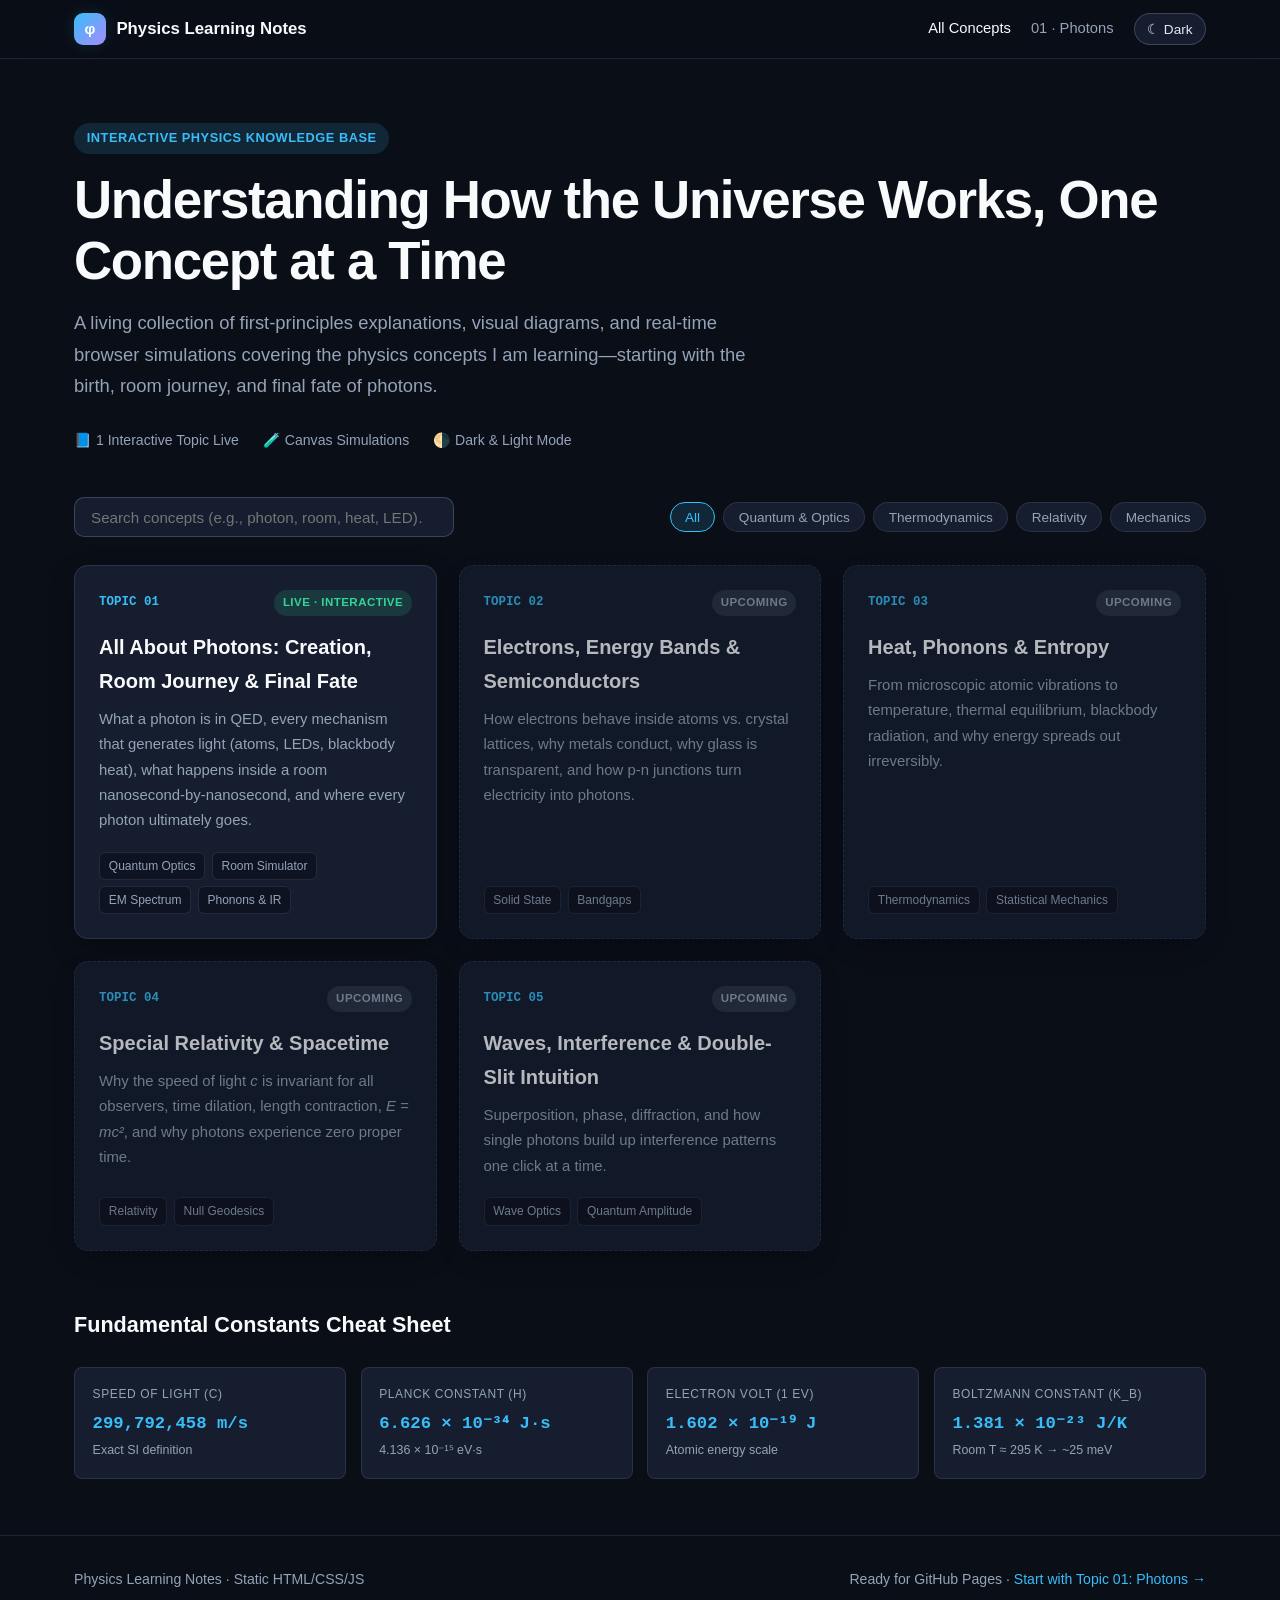
==== index.html @ 86de7b79 "ini" ====
<!DOCTYPE html>
<html lang="en" data-theme="dark">
<head>
  <meta charset="UTF-8" />
  <meta name="viewport" content="width=device-width, initial-scale=1.0" />
  <title>Physics Learning Notes — Interactive Concept Hub</title>
  <meta name="description" content="A growing collection of interactive physics concepts, intuition-first explanations, and simulations hosted on GitHub Pages." />
  <link rel="stylesheet" href="assets/css/style.css" />
</head>
<body>
  <header class="site-header">
    <div class="nav-inner">
      <a class="brand" href="index.html">
        <span class="brand-badge">φ</span>
        <span>Physics Learning Notes</span>
      </a>
      <nav class="nav-links">
        <a href="index.html" class="active">All Concepts</a>
        <a href="topics/photons.html">01 · Photons</a>
        <button id="theme-toggle" class="theme-btn" type="button">☾ Dark</button>
      </nav>
    </div>
  </header>

  <main class="container">
    <section class="hero">
      <div class="hero-eyebrow">Interactive Physics Knowledge Base</div>
      <h1>Understanding How the Universe Works, One Concept at a Time</h1>
      <p class="lead">
        A living collection of first-principles explanations, visual diagrams, and real-time browser simulations
        covering the physics concepts I am learning—starting with the birth, room journey, and final fate of photons.
      </p>
      <div class="hero-meta">
        <span>📘 1 Interactive Topic Live</span>
        <span>🧪 Canvas Simulations</span>
        <span>🌗 Dark &amp; Light Mode</span>
      </div>
    </section>

    <section aria-label="Physics Topics">
      <div class="hub-toolbar">
        <div class="search-box">
          <input id="topic-search" type="search" placeholder="Search concepts (e.g., photon, room, heat, LED)…" aria-label="Search physics concepts" />
        </div>
        <div class="filter-pills">
          <button class="pill active" type="button" data-filter="all">All</button>
          <button class="pill" type="button" data-filter="quantum-optics">Quantum &amp; Optics</button>
          <button class="pill" type="button" data-filter="thermo">Thermodynamics</button>
          <button class="pill" type="button" data-filter="relativity">Relativity</button>
          <button class="pill" type="button" data-filter="mechanics">Mechanics</button>
        </div>
      </div>

      <div class="topic-grid">
        <!-- Topic 01: Live -->
        <a class="topic-card" href="topics/photons.html" data-category="quantum-optics">
          <div class="card-top">
            <span class="card-num">TOPIC 01</span>
            <span class="badge badge-live">Live · Interactive</span>
          </div>
          <h3>All About Photons: Creation, Room Journey &amp; Final Fate</h3>
          <p>
            What a photon is in QED, every mechanism that generates light (atoms, LEDs, blackbody heat), what happens
            inside a room nanosecond-by-nanosecond, and where every photon ultimately goes.
          </p>
          <div class="card-tags">
            <span class="tag">Quantum Optics</span>
            <span class="tag">Room Simulator</span>
            <span class="tag">EM Spectrum</span>
            <span class="tag">Phonons &amp; IR</span>
          </div>
        </a>

        <!-- Upcoming Placeholders for Scalability -->
        <div class="topic-card upcoming" data-category="quantum-optics">
          <div class="card-top">
            <span class="card-num">TOPIC 02</span>
            <span class="badge badge-planned">Upcoming</span>
          </div>
          <h3>Electrons, Energy Bands &amp; Semiconductors</h3>
          <p>
            How electrons behave inside atoms vs. crystal lattices, why metals conduct, why glass is transparent,
            and how p-n junctions turn electricity into photons.
          </p>
          <div class="card-tags">
            <span class="tag">Solid State</span>
            <span class="tag">Bandgaps</span>
          </div>
        </div>

        <div class="topic-card upcoming" data-category="thermo">
          <div class="card-top">
            <span class="card-num">TOPIC 03</span>
            <span class="badge badge-planned">Upcoming</span>
          </div>
          <h3>Heat, Phonons &amp; Entropy</h3>
          <p>
            From microscopic atomic vibrations to temperature, thermal equilibrium, blackbody radiation, and why
            energy spreads out irreversibly.
          </p>
          <div class="card-tags">
            <span class="tag">Thermodynamics</span>
            <span class="tag">Statistical Mechanics</span>
          </div>
        </div>

        <div class="topic-card upcoming" data-category="relativity">
          <div class="card-top">
            <span class="card-num">TOPIC 04</span>
            <span class="badge badge-planned">Upcoming</span>
          </div>
          <h3>Special Relativity &amp; Spacetime</h3>
          <p>
            Why the speed of light <i>c</i> is invariant for all observers, time dilation, length contraction,
            <i>E = mc²</i>, and why photons experience zero proper time.
          </p>
          <div class="card-tags">
            <span class="tag">Relativity</span>
            <span class="tag">Null Geodesics</span>
          </div>
        </div>

        <div class="topic-card upcoming" data-category="mechanics">
          <div class="card-top">
            <span class="card-num">TOPIC 05</span>
            <span class="badge badge-planned">Upcoming</span>
          </div>
          <h3>Waves, Interference &amp; Double-Slit Intuition</h3>
          <p>
            Superposition, phase, diffraction, and how single photons build up interference patterns one click at a time.
          </p>
          <div class="card-tags">
            <span class="tag">Wave Optics</span>
            <span class="tag">Quantum Amplitude</span>
          </div>
        </div>
      </div>
    </section>

    <section style="margin-bottom: 3.5rem;">
      <h2 style="font-size: 1.35rem; color: var(--text-bright); margin-bottom: 0.9rem;">Fundamental Constants Cheat Sheet</h2>
      <div class="stat-strip">
        <div class="stat-box">
          <div class="stat-label">Speed of Light (c)</div>
          <div class="stat-value">299,792,458 m/s</div>
          <div class="stat-sub">Exact SI definition</div>
        </div>
        <div class="stat-box">
          <div class="stat-label">Planck Constant (h)</div>
          <div class="stat-value">6.626 × 10⁻³⁴ J·s</div>
          <div class="stat-sub">4.136 × 10⁻¹⁵ eV·s</div>
        </div>
        <div class="stat-box">
          <div class="stat-label">Electron Volt (1 eV)</div>
          <div class="stat-value">1.602 × 10⁻¹⁹ J</div>
          <div class="stat-sub">Atomic energy scale</div>
        </div>
        <div class="stat-box">
          <div class="stat-label">Boltzmann Constant (k_B)</div>
          <div class="stat-value">1.381 × 10⁻²³ J/K</div>
          <div class="stat-sub">Room T ≈ 295 K → ~25 meV</div>
        </div>
      </div>
    </section>
  </main>

  <footer class="site-footer">
    <div class="footer-inner">
      <span>Physics Learning Notes · Static HTML/CSS/JS</span>
      <span>Ready for GitHub Pages · <a href="topics/photons.html">Start with Topic 01: Photons →</a></span>
    </div>
  </footer>

  <script src="assets/js/main.js"></script>
</body>
</html>
---- assets/css/style.css ----
/* ==========================================================================
   Physics Learning Notes — Design System & Layout
   Self-contained, responsive, dark/light themeable stylesheet
   ========================================================================== */

:root {
  /* Dark Theme (Default) */
  --bg: #0a0e17;
  --bg-elevated: #111827;
  --bg-card: #151d2e;
  --bg-code: #0d1320;
  --border: rgba(148, 163, 184, 0.16);
  --border-strong: rgba(148, 163, 184, 0.3);

  --text: #e2e8f0;
  --text-muted: #94a3b8;
  --text-bright: #f8fafc;

  --accent: #38bdf8;       /* Photon Cyan */
  --accent-soft: rgba(56, 189, 248, 0.14);
  --accent-2: #fbbf24;     /* Warm Bulb Amber */
  --accent-2-soft: rgba(251, 191, 36, 0.14);
  --accent-3: #a78bfa;     /* Quantum Violet */
  --accent-3-soft: rgba(167, 139, 250, 0.14);
  --success: #34d399;
  --danger: #f87171;

  --shadow: 0 10px 30px -10px rgba(0, 0, 0, 0.55);
  --radius: 14px;
  --radius-sm: 8px;
  --max-width: 1180px;

  --font-sans: "Inter", -apple-system, BlinkMacSystemFont, "Segoe UI", Roboto, sans-serif;
  --font-serif: "Newsreader", Georgia, "Times New Roman", serif;
  --font-mono: "JetBrains Mono", ui-monospace, SFMono-Regular, Menlo, Consolas, monospace;
}

[data-theme="light"] {
  --bg: #f8fafc;
  --bg-elevated: #ffffff;
  --bg-card: #ffffff;
  --bg-code: #f1f5f9;
  --border: rgba(15, 23, 42, 0.1);
  --border-strong: rgba(15, 23, 42, 0.22);

  --text: #1e293b;
  --text-muted: #475569;
  --text-bright: #0f172a;

  --accent: #0284c7;
  --accent-soft: rgba(2, 132, 199, 0.1);
  --accent-2: #d97706;
  --accent-2-soft: rgba(217, 119, 6, 0.1);
  --accent-3: #7c3aed;
  --accent-3-soft: rgba(124, 58, 237, 0.1);
  --success: #059669;
  --danger: #dc2626;

  --shadow: 0 8px 24px -8px rgba(15, 23, 42, 0.1);
}

*,
*::before,
*::after {
  box-sizing: border-box;
}

html {
  scroll-behavior: smooth;
  scroll-padding-top: 84px;
}

body {
  margin: 0;
  font-family: var(--font-sans);
  background: var(--bg);
  color: var(--text);
  line-height: 1.7;
  font-size: 16px;
  -webkit-font-smoothing: antialiased;
  transition: background-color 0.25s ease, color 0.25s ease;
}

a {
  color: var(--accent);
  text-decoration: none;
}

a:hover {
  text-decoration: underline;
}

/* ---------- Top Navigation ---------- */
.site-header {
  position: sticky;
  top: 0;
  z-index: 100;
  backdrop-filter: blur(14px);
  -webkit-backdrop-filter: blur(14px);
  background: color-mix(in srgb, var(--bg) 82%, transparent);
  border-bottom: 1px solid var(--border);
}

.nav-inner {
  max-width: var(--max-width);
  margin: 0 auto;
  padding: 0.8rem 1.5rem;
  display: flex;
  align-items: center;
  justify-content: space-between;
  gap: 1rem;
}

.brand {
  display: flex;
  align-items: center;
  gap: 0.65rem;
  font-weight: 700;
  font-size: 1.05rem;
  color: var(--text-bright);
  text-decoration: none;
}

.brand:hover {
  text-decoration: none;
}

.brand-badge {
  display: inline-flex;
  align-items: center;
  justify-content: center;
  width: 32px;
  height: 32px;
  border-radius: 9px;
  background: linear-gradient(135deg, var(--accent), var(--accent-3));
  color: #fff;
  font-weight: 800;
  font-size: 0.95rem;
  box-shadow: 0 0 18px var(--accent-soft);
}

.nav-links {
  display: flex;
  align-items: center;
  gap: 1.25rem;
  font-size: 0.92rem;
}

.nav-links a {
  color: var(--text-muted);
  font-weight: 500;
}

.nav-links a:hover,
.nav-links a.active {
  color: var(--text-bright);
  text-decoration: none;
}

.theme-btn {
  display: inline-flex;
  align-items: center;
  gap: 0.4rem;
  padding: 0.42rem 0.78rem;
  border-radius: 999px;
  border: 1px solid var(--border-strong);
  background: var(--bg-card);
  color: var(--text);
  font-size: 0.85rem;
  font-family: inherit;
  cursor: pointer;
  transition: border-color 0.2s, transform 0.15s;
}

.theme-btn:hover {
  border-color: var(--accent);
}

/* ---------- Containers & Hero ---------- */
.container {
  max-width: var(--max-width);
  margin: 0 auto;
  padding: 0 1.5rem;
}

.hero {
  padding: 4rem 0 2.75rem;
  position: relative;
}

.hero-eyebrow {
  display: inline-flex;
  align-items: center;
  gap: 0.5rem;
  padding: 0.3rem 0.8rem;
  border-radius: 999px;
  background: var(--accent-soft);
  color: var(--accent);
  font-size: 0.8rem;
  font-weight: 600;
  letter-spacing: 0.04em;
  text-transform: uppercase;
  margin-bottom: 1rem;
}

.hero h1 {
  margin: 0 0 1rem;
  font-size: clamp(2rem, 4.4vw, 3.3rem);
  line-height: 1.15;
  color: var(--text-bright);
  letter-spacing: -0.025em;
}

.hero p.lead {
  font-size: 1.15rem;
  color: var(--text-muted);
  max-width: 68ch;
  margin: 0 0 1.75rem;
}

.hero-meta {
  display: flex;
  flex-wrap: wrap;
  gap: 0.75rem 1.5rem;
  font-size: 0.88rem;
  color: var(--text-muted);
}

.hero-meta span {
  display: inline-flex;
  align-items: center;
  gap: 0.4rem;
}

/* ---------- Hub Grid & Topic Cards ---------- */
.hub-toolbar {
  display: flex;
  flex-wrap: wrap;
  align-items: center;
  justify-content: space-between;
  gap: 1rem;
  margin-bottom: 1.75rem;
}

.search-box {
  position: relative;
  flex: 1 1 260px;
  max-width: 380px;
}

.search-box input {
  width: 100%;
  padding: 0.65rem 1rem;
  border-radius: 10px;
  border: 1px solid var(--border-strong);
  background: var(--bg-card);
  color: var(--text-bright);
  font-family: inherit;
  font-size: 0.95rem;
  outline: none;
}

.search-box input:focus {
  border-color: var(--accent);
  box-shadow: 0 0 0 3px var(--accent-soft);
}

.filter-pills {
  display: flex;
  flex-wrap: wrap;
  gap: 0.5rem;
}

.pill {
  padding: 0.4rem 0.9rem;
  border-radius: 999px;
  border: 1px solid var(--border);
  background: var(--bg-card);
  color: var(--text-muted);
  font-size: 0.85rem;
  font-family: inherit;
  cursor: pointer;
  transition: all 0.2s;
}

.pill:hover,
.pill.active {
  background: var(--accent-soft);
  color: var(--accent);
  border-color: var(--accent);
}

.topic-grid {
  display: grid;
  grid-template-columns: repeat(auto-fill, minmax(310px, 1fr));
  gap: 1.35rem;
  margin-bottom: 3.5rem;
}

.topic-card {
  display: flex;
  flex-direction: column;
  padding: 1.5rem;
  border-radius: var(--radius);
  background: var(--bg-card);
  border: 1px solid var(--border);
  box-shadow: var(--shadow);
  transition: transform 0.2s ease, border-color 0.2s ease;
  text-decoration: none;
  color: inherit;
}

.topic-card:hover {
  transform: translateY(-3px);
  border-color: var(--accent);
  text-decoration: none;
}

.topic-card.upcoming {
  opacity: 0.72;
  border-style: dashed;
}

.topic-card.upcoming:hover {
  transform: none;
  border-color: var(--border-strong);
}

.card-top {
  display: flex;
  align-items: center;
  justify-content: space-between;
  margin-bottom: 0.9rem;
}

.card-num {
  font-family: var(--font-mono);
  font-size: 0.78rem;
  color: var(--accent);
  font-weight: 600;
}

.badge {
  font-size: 0.72rem;
  font-weight: 600;
  padding: 0.2rem 0.55rem;
  border-radius: 999px;
  text-transform: uppercase;
  letter-spacing: 0.04em;
}

.badge-live {
  background: rgba(52, 211, 153, 0.15);
  color: var(--success);
}

.badge-planned {
  background: var(--border);
  color: var(--text-muted);
}

.topic-card h3 {
  margin: 0 0 0.55rem;
  font-size: 1.25rem;
  color: var(--text-bright);
}

.topic-card p {
  margin: 0 0 1.15rem;
  color: var(--text-muted);
  font-size: 0.93rem;
  flex: 1;
}

.card-tags {
  display: flex;
  flex-wrap: wrap;
  gap: 0.4rem;
}

.tag {
  font-size: 0.75rem;
  padding: 0.18rem 0.55rem;
  border-radius: 6px;
  background: var(--bg-code);
  border: 1px solid var(--border);
  color: var(--text-muted);
}

/* ---------- Article / Topic Two-Column Layout ---------- */
.topic-layout {
  display: grid;
  grid-template-columns: 240px minmax(0, 1fr);
  gap: 2.5rem;
  align-items: start;
  padding-bottom: 4rem;
}

.toc {
  position: sticky;
  top: 84px;
  padding: 1.1rem;
  border-radius: var(--radius);
  background: var(--bg-card);
  border: 1px solid var(--border);
  font-size: 0.86rem;
}

.toc-title {
  font-size: 0.75rem;
  text-transform: uppercase;
  letter-spacing: 0.07em;
  color: var(--text-muted);
  margin: 0 0 0.75rem;
  font-weight: 700;
}

.toc ul {
  list-style: none;
  padding: 0;
  margin: 0;
}

.toc li {
  margin-bottom: 0.35rem;
}

.toc a {
  display: block;
  padding: 0.25rem 0.5rem;
  border-radius: 6px;
  color: var(--text-muted);
  border-left: 2px solid transparent;
  transition: all 0.15s;
}

.toc a:hover,
.toc a.active {
  color: var(--accent);
  background: var(--accent-soft);
  border-left-color: var(--accent);
  text-decoration: none;
}

.article-content section {
  margin-bottom: 3.25rem;
}

.article-content h2 {
  font-size: 1.7rem;
  color: var(--text-bright);
  margin: 0 0 1rem;
  padding-bottom: 0.5rem;
  border-bottom: 1px solid var(--border);
  letter-spacing: -0.015em;
}

.article-content h3 {
  font-size: 1.22rem;
  color: var(--text-bright);
  margin: 1.75rem 0 0.65rem;
}

.article-content p {
  margin: 0 0 1rem;
}

.article-content ul,
.article-content ol {
  margin: 0 0 1.2rem;
  padding-left: 1.35rem;
}

.article-content li {
  margin-bottom: 0.45rem;
}

/* ---------- Physics Boxes, Math, Callouts ---------- */
.stat-strip {
  display: grid;
  grid-template-columns: repeat(auto-fit, minmax(175px, 1fr));
  gap: 0.9rem;
  margin: 1.5rem 0;
}

.stat-box {
  padding: 1rem 1.1rem;
  border-radius: var(--radius-sm);
  background: var(--bg-card);
  border: 1px solid var(--border);
}

.stat-label {
  font-size: 0.75rem;
  text-transform: uppercase;
  letter-spacing: 0.05em;
  color: var(--text-muted);
  margin-bottom: 0.25rem;
}

.stat-value {
  font-family: var(--font-mono);
  font-size: 1.08rem;
  font-weight: 700;
  color: var(--accent);
}

.stat-sub {
  font-size: 0.78rem;
  color: var(--text-muted);
  margin-top: 0.15rem;
}

.math-card {
  margin: 1.25rem 0;
  padding: 1.1rem 1.35rem;
  border-radius: var(--radius-sm);
  background: var(--bg-code);
  border: 1px solid var(--border);
  border-left: 3px solid var(--accent-3);
  font-family: var(--font-serif);
  font-size: 1.18rem;
  display: flex;
  flex-wrap: wrap;
  align-items: center;
  justify-content: space-between;
  gap: 1rem;
}

.math-expr {
  color: var(--text-bright);
  letter-spacing: 0.01em;
}

.math-expr i {
  font-style: italic;
}

.math-note {
  font-family: var(--font-sans);
  font-size: 0.85rem;
  color: var(--text-muted);
}

.frac {
  display: inline-flex;
  flex-direction: column;
  align-items: center;
  vertical-align: middle;
  margin: 0 0.2em;
  font-size: 0.9em;
  line-height: 1.1;
}

.frac > span:first-child {
  border-bottom: 1px solid currentColor;
  padding: 0 0.25em 0.1em;
}

.frac > span:last-child {
  padding: 0.1em 0.25em 0;
}

.callout {
  margin: 1.4rem 0;
  padding: 1.05rem 1.25rem;
  border-radius: var(--radius-sm);
  background: var(--accent-soft);
  border: 1px solid color-mix(in srgb, var(--accent) 30%, transparent);
}

.callout.amber {
  background: var(--accent-2-soft);
  border-color: color-mix(in srgb, var(--accent-2) 32%, transparent);
}

.callout.violet {
  background: var(--accent-3-soft);
  border-color: color-mix(in srgb, var(--accent-3) 32%, transparent);
}

.callout-title {
  font-weight: 700;
  font-size: 0.92rem;
  color: var(--text-bright);
  margin-bottom: 0.35rem;
}

/* ---------- Mechanism / Interaction Cards ---------- */
.cards-2col {
  display: grid;
  grid-template-columns: repeat(auto-fit, minmax(270px, 1fr));
  gap: 1rem;
  margin: 1.25rem 0;
}

.info-card {
  padding: 1.2rem;
  border-radius: var(--radius);
  background: var(--bg-card);
  border: 1px solid var(--border);
}

.info-card h4 {
  margin: 0 0 0.45rem;
  font-size: 1.04rem;
  color: var(--text-bright);
  display: flex;
  align-items: center;
  gap: 0.5rem;
}

.info-card p {
  margin: 0;
  font-size: 0.92rem;
  color: var(--text-muted);
}

/* ---------- Interactive Simulation Panels ---------- */
.sim-panel {
  margin: 1.5rem 0 2rem;
  border-radius: var(--radius);
  background: var(--bg-card);
  border: 1px solid var(--border-strong);
  box-shadow: var(--shadow);
  overflow: hidden;
}

.sim-header {
  padding: 0.95rem 1.25rem;
  border-bottom: 1px solid var(--border);
  display: flex;
  flex-wrap: wrap;
  align-items: center;
  justify-content: space-between;
  gap: 0.75rem;
  background: var(--bg-elevated);
}

.sim-title {
  font-weight: 700;
  font-size: 0.98rem;
  color: var(--text-bright);
  display: flex;
  align-items: center;
  gap: 0.5rem;
}

.sim-dot {
  width: 9px;
  height: 9px;
  border-radius: 50%;
  background: var(--accent);
  box-shadow: 0 0 10px var(--accent);
}

.sim-tabs {
  display: flex;
  flex-wrap: wrap;
  gap: 0.4rem;
}

.sim-btn {
  padding: 0.42rem 0.85rem;
  border-radius: 8px;
  border: 1px solid var(--border-strong);
  background: var(--bg-code);
  color: var(--text);
  font-family: inherit;
  font-size: 0.84rem;
  font-weight: 500;
  cursor: pointer;
  transition: all 0.15s;
}

.sim-btn:hover {
  border-color: var(--accent);
  color: var(--text-bright);
}

.sim-btn.active,
.sim-btn.primary {
  background: var(--accent);
  color: #06121e;
  border-color: var(--accent);
  font-weight: 600;
}

.sim-btn.amber-on {
  background: var(--accent-2);
  color: #1f1400;
  border-color: var(--accent-2);
  font-weight: 700;
}

.sim-canvas-wrap {
  position: relative;
  background: #060911;
}

.sim-canvas-wrap canvas {
  display: block;
  width: 100%;
  height: auto;
}

.sim-controls {
  padding: 1rem 1.25rem;
  border-top: 1px solid var(--border);
  display: flex;
  flex-wrap: wrap;
  align-items: center;
  gap: 1rem 1.5rem;
  font-size: 0.88rem;
}

.control-group {
  display: flex;
  align-items: center;
  gap: 0.6rem;
}

.control-group label {
  color: var(--text-muted);
  font-weight: 500;
}

.control-group input[type="range"] {
  accent-color: var(--accent);
  cursor: pointer;
}

.control-group select {
  padding: 0.35rem 0.6rem;
  border-radius: 6px;
  border: 1px solid var(--border-strong);
  background: var(--bg-code);
  color: var(--text-bright);
  font-family: inherit;
  font-size: 0.85rem;
}

.sim-readout {
  padding: 0.75rem 1.25rem;
  border-top: 1px solid var(--border);
  background: var(--bg-code);
  font-family: var(--font-mono);
  font-size: 0.82rem;
  color: var(--text-muted);
  display: flex;
  flex-wrap: wrap;
  gap: 0.75rem 1.5rem;
}

.sim-readout strong {
  color: var(--text-bright);
}

/* ---------- Timeline / Room Journey Steps ---------- */
.timeline {
  position: relative;
  margin: 1.5rem 0;
  padding-left: 1.75rem;
  border-left: 2px solid var(--border-strong);
}

.timeline-step {
  position: relative;
  margin-bottom: 1.6rem;
}

.timeline-step::before {
  content: "";
  position: absolute;
  left: -1.75rem;
  top: 0.35rem;
  width: 12px;
  height: 12px;
  border-radius: 50%;
  background: var(--accent);
  transform: translateX(-50%);
  box-shadow: 0 0 0 4px var(--bg);
}

.timeline-time {
  font-family: var(--font-mono);
  font-size: 0.8rem;
  color: var(--accent-2);
  font-weight: 600;
  margin-bottom: 0.2rem;
}

.timeline-step h4 {
  margin: 0 0 0.35rem;
  color: var(--text-bright);
  font-size: 1.08rem;
}

.timeline-step p {
  margin: 0;
  color: var(--text-muted);
}

/* ---------- Tables ---------- */
.table-wrap {
  overflow-x: auto;
  margin: 1.25rem 0;
  border-radius: var(--radius-sm);
  border: 1px solid var(--border);
}

table {
  width: 100%;
  border-collapse: collapse;
  font-size: 0.9rem;
}

th,
td {
  padding: 0.75rem 1rem;
  text-align: left;
  border-bottom: 1px solid var(--border);
}

th {
  background: var(--bg-elevated);
  color: var(--text-bright);
  font-weight: 600;
}

tr:last-child td {
  border-bottom: none;
}

/* ---------- Collapsible Deep Dives / FAQ ---------- */
details.deep-dive {
  margin: 0.9rem 0;
  border-radius: var(--radius-sm);
  border: 1px solid var(--border);
  background: var(--bg-card);
  overflow: hidden;
}

details.deep-dive summary {
  padding: 0.9rem 1.15rem;
  cursor: pointer;
  font-weight: 600;
  color: var(--text-bright);
  list-style: none;
  display: flex;
  align-items: center;
  justify-content: space-between;
}

details.deep-dive summary::after {
  content: "+";
  font-family: var(--font-mono);
  font-size: 1.1rem;
  color: var(--accent);
}

details.deep-dive[open] summary::after {
  content: "−";
}

details.deep-dive .deep-body {
  padding: 0 1.15rem 1rem;
  color: var(--text-muted);
  border-top: 1px solid var(--border);
  padding-top: 0.85rem;
}

/* ---------- Footer ---------- */
.site-footer {
  border-top: 1px solid var(--border);
  padding: 2rem 0;
  color: var(--text-muted);
  font-size: 0.88rem;
}

.footer-inner {
  max-width: var(--max-width);
  margin: 0 auto;
  padding: 0 1.5rem;
  display: flex;
  flex-wrap: wrap;
  justify-content: space-between;
  gap: 1rem;
}

/* ---------- Responsive ---------- */
@media (max-width: 900px) {
  .topic-layout {
    grid-template-columns: 1fr;
  }

  .toc {
    position: static;
  }
}
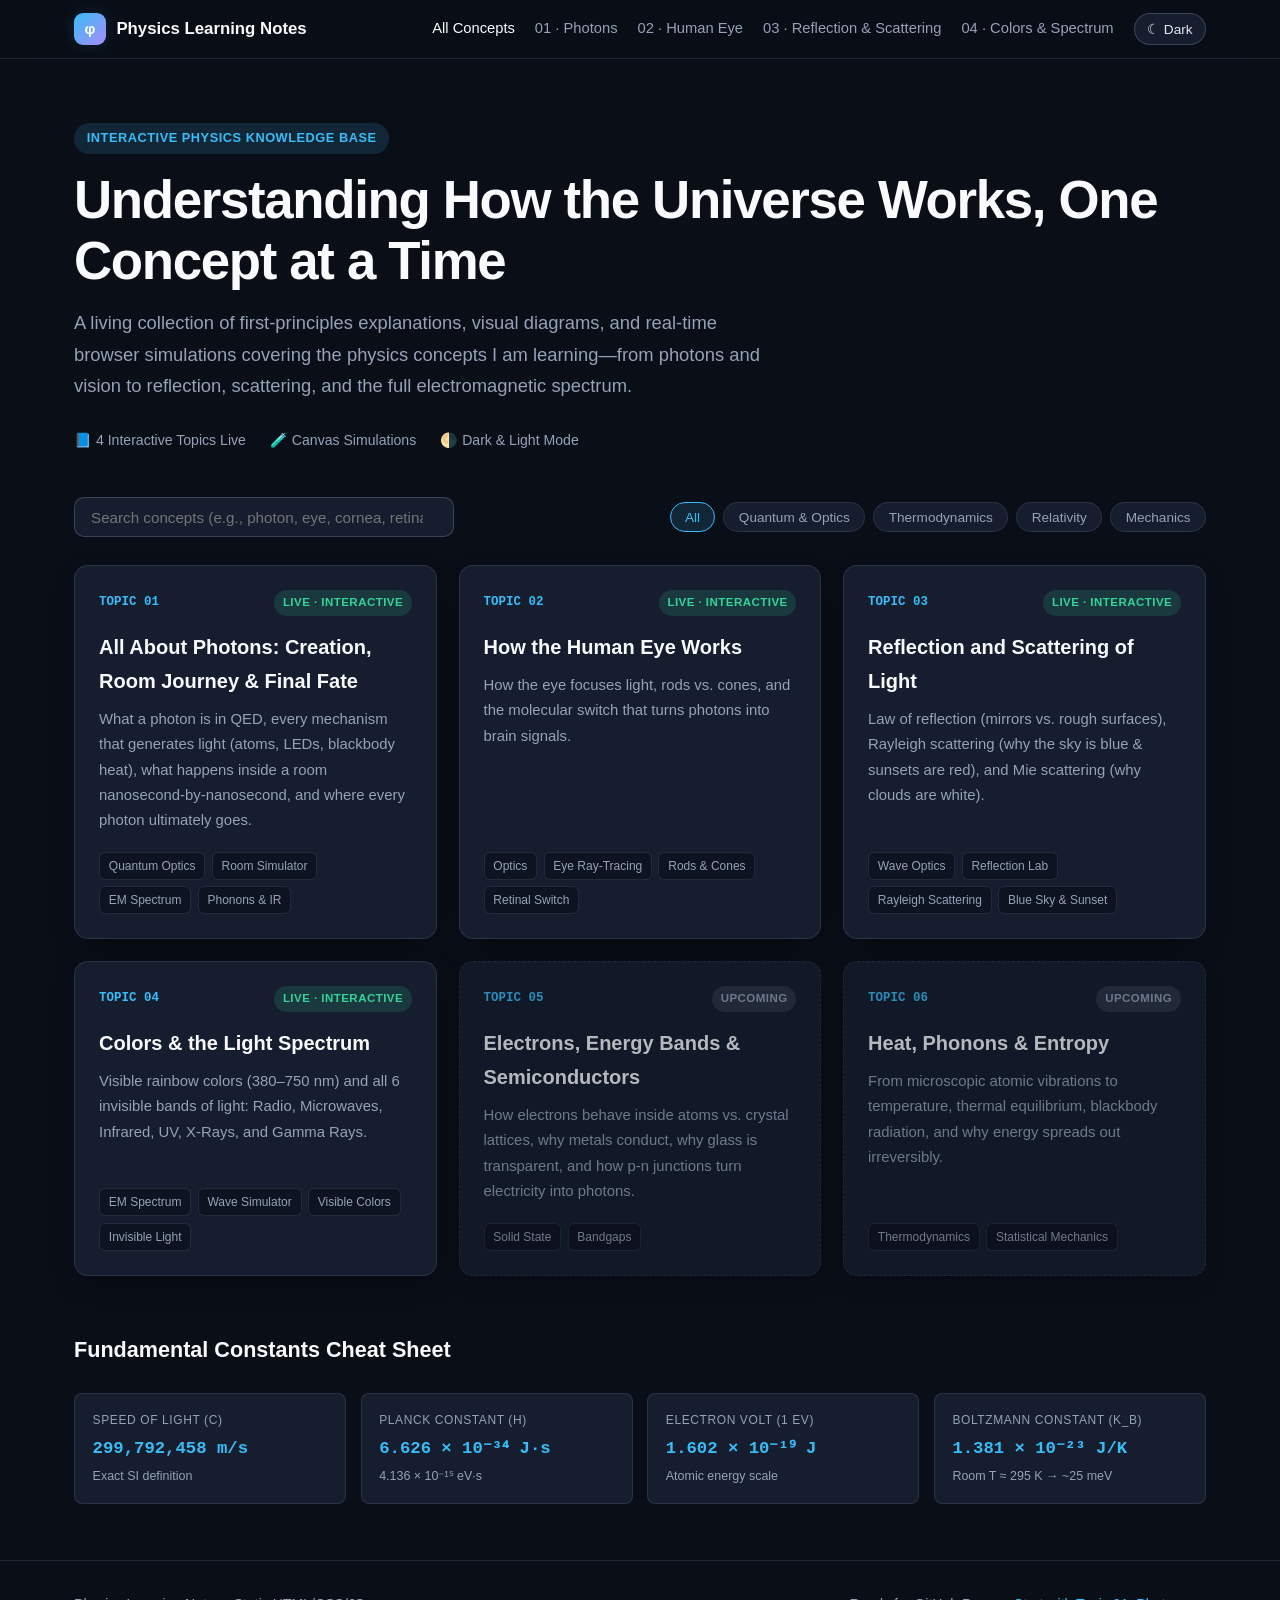
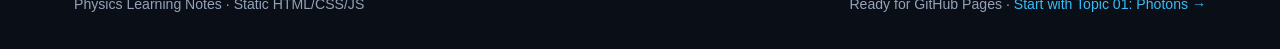
==== commit 95c043f2: "sca" ====
--- a/index.html
+++ b/index.html
@@ -17,6 +17,9 @@
       <nav class="nav-links">
         <a href="index.html" class="active">All Concepts</a>
         <a href="topics/photons.html">01 · Photons</a>
+        <a href="topics/human-eye.html">02 · Human Eye</a>
+        <a href="topics/reflection-scattering.html">03 · Reflection &amp; Scattering</a>
+        <a href="topics/light-spectrum.html">04 · Colors &amp; Spectrum</a>
         <button id="theme-toggle" class="theme-btn" type="button">☾ Dark</button>
       </nav>
     </div>
@@ -28,10 +31,10 @@
       <h1>Understanding How the Universe Works, One Concept at a Time</h1>
       <p class="lead">
         A living collection of first-principles explanations, visual diagrams, and real-time browser simulations
-        covering the physics concepts I am learning—starting with the birth, room journey, and final fate of photons.
+        covering the physics concepts I am learning—from photons and vision to reflection, scattering, and the full electromagnetic spectrum.
       </p>
       <div class="hero-meta">
-        <span>📘 1 Interactive Topic Live</span>
+        <span>📘 4 Interactive Topics Live</span>
         <span>🧪 Canvas Simulations</span>
         <span>🌗 Dark &amp; Light Mode</span>
       </div>
@@ -40,7 +43,7 @@
     <section aria-label="Physics Topics">
       <div class="hub-toolbar">
         <div class="search-box">
-          <input id="topic-search" type="search" placeholder="Search concepts (e.g., photon, room, heat, LED)…" aria-label="Search physics concepts" />
+          <input id="topic-search" type="search" placeholder="Search concepts (e.g., photon, eye, cornea, retina, heat)…" aria-label="Search physics concepts" />
         </div>
         <div class="filter-pills">
           <button class="pill active" type="button" data-filter="all">All</button>
@@ -71,10 +74,64 @@
           </div>
         </a>
 
+        <!-- Topic 02: Live -->
+        <a class="topic-card" href="topics/human-eye.html" data-category="quantum-optics">
+          <div class="card-top">
+            <span class="card-num">TOPIC 02</span>
+            <span class="badge badge-live">Live · Interactive</span>
+          </div>
+          <h3>How the Human Eye Works</h3>
+          <p>
+            How the eye focuses light, rods vs. cones, and the molecular switch that turns photons into brain signals.
+          </p>
+          <div class="card-tags">
+            <span class="tag">Optics</span>
+            <span class="tag">Eye Ray-Tracing</span>
+            <span class="tag">Rods &amp; Cones</span>
+            <span class="tag">Retinal Switch</span>
+          </div>
+        </a>
+
+        <!-- Topic 03: Live -->
+        <a class="topic-card" href="topics/reflection-scattering.html" data-category="quantum-optics">
+          <div class="card-top">
+            <span class="card-num">TOPIC 03</span>
+            <span class="badge badge-live">Live · Interactive</span>
+          </div>
+          <h3>Reflection and Scattering of Light</h3>
+          <p>
+            Law of reflection (mirrors vs. rough surfaces), Rayleigh scattering (why the sky is blue &amp; sunsets are red), and Mie scattering (why clouds are white).
+          </p>
+          <div class="card-tags">
+            <span class="tag">Wave Optics</span>
+            <span class="tag">Reflection Lab</span>
+            <span class="tag">Rayleigh Scattering</span>
+            <span class="tag">Blue Sky &amp; Sunset</span>
+          </div>
+        </a>
+
+        <!-- Topic 04: Live -->
+        <a class="topic-card" href="topics/light-spectrum.html" data-category="quantum-optics">
+          <div class="card-top">
+            <span class="card-num">TOPIC 04</span>
+            <span class="badge badge-live">Live · Interactive</span>
+          </div>
+          <h3>Colors &amp; the Light Spectrum</h3>
+          <p>
+            Visible rainbow colors (380–750 nm) and all 6 invisible bands of light: Radio, Microwaves, Infrared, UV, X-Rays, and Gamma Rays.
+          </p>
+          <div class="card-tags">
+            <span class="tag">EM Spectrum</span>
+            <span class="tag">Wave Simulator</span>
+            <span class="tag">Visible Colors</span>
+            <span class="tag">Invisible Light</span>
+          </div>
+        </a>
+
         <!-- Upcoming Placeholders for Scalability -->
         <div class="topic-card upcoming" data-category="quantum-optics">
           <div class="card-top">
-            <span class="card-num">TOPIC 02</span>
+            <span class="card-num">TOPIC 05</span>
             <span class="badge badge-planned">Upcoming</span>
           </div>
           <h3>Electrons, Energy Bands &amp; Semiconductors</h3>
@@ -90,7 +147,7 @@
 
         <div class="topic-card upcoming" data-category="thermo">
           <div class="card-top">
-            <span class="card-num">TOPIC 03</span>
+            <span class="card-num">TOPIC 06</span>
             <span class="badge badge-planned">Upcoming</span>
           </div>
           <h3>Heat, Phonons &amp; Entropy</h3>
@@ -101,37 +158,6 @@
           <div class="card-tags">
             <span class="tag">Thermodynamics</span>
             <span class="tag">Statistical Mechanics</span>
-          </div>
-        </div>
-
-        <div class="topic-card upcoming" data-category="relativity">
-          <div class="card-top">
-            <span class="card-num">TOPIC 04</span>
-            <span class="badge badge-planned">Upcoming</span>
-          </div>
-          <h3>Special Relativity &amp; Spacetime</h3>
-          <p>
-            Why the speed of light <i>c</i> is invariant for all observers, time dilation, length contraction,
-            <i>E = mc²</i>, and why photons experience zero proper time.
-          </p>
-          <div class="card-tags">
-            <span class="tag">Relativity</span>
-            <span class="tag">Null Geodesics</span>
-          </div>
-        </div>
-
-        <div class="topic-card upcoming" data-category="mechanics">
-          <div class="card-top">
-            <span class="card-num">TOPIC 05</span>
-            <span class="badge badge-planned">Upcoming</span>
-          </div>
-          <h3>Waves, Interference &amp; Double-Slit Intuition</h3>
-          <p>
-            Superposition, phase, diffraction, and how single photons build up interference patterns one click at a time.
-          </p>
-          <div class="card-tags">
-            <span class="tag">Wave Optics</span>
-            <span class="tag">Quantum Amplitude</span>
           </div>
         </div>
       </div>
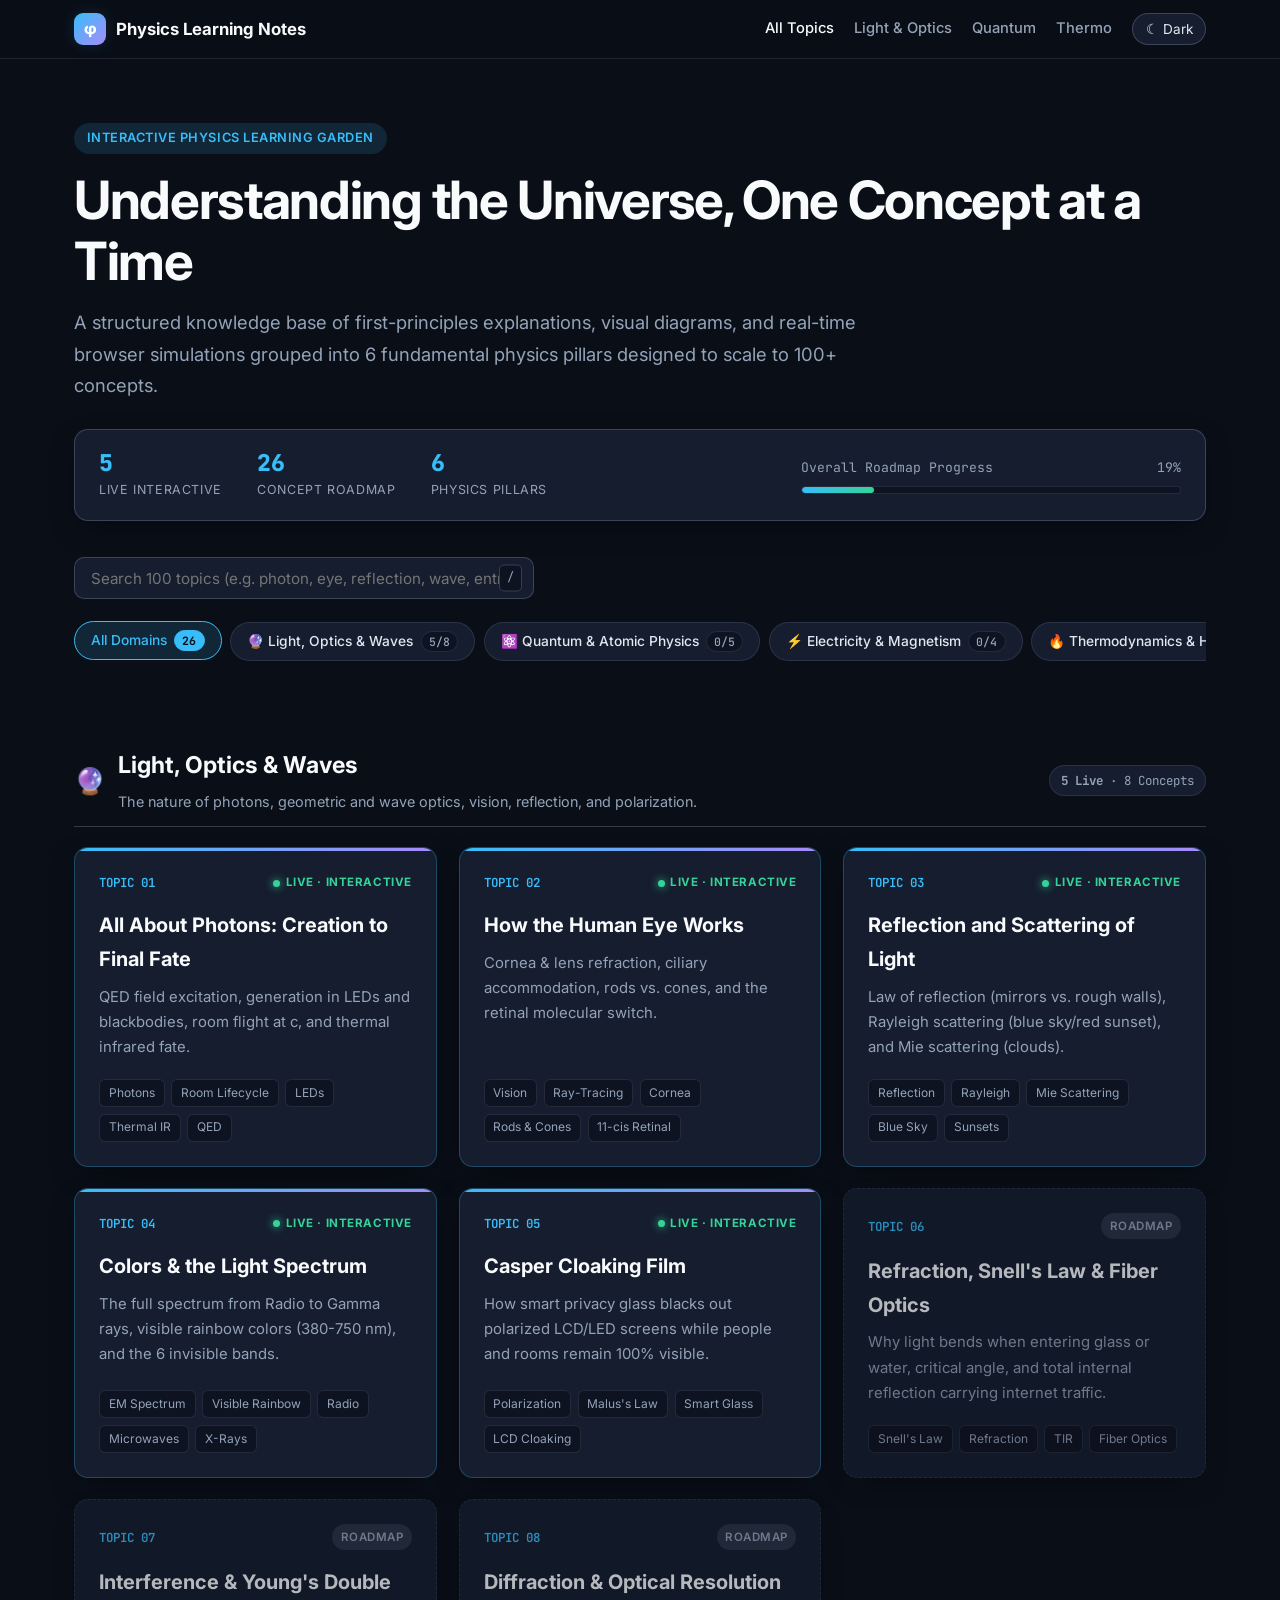
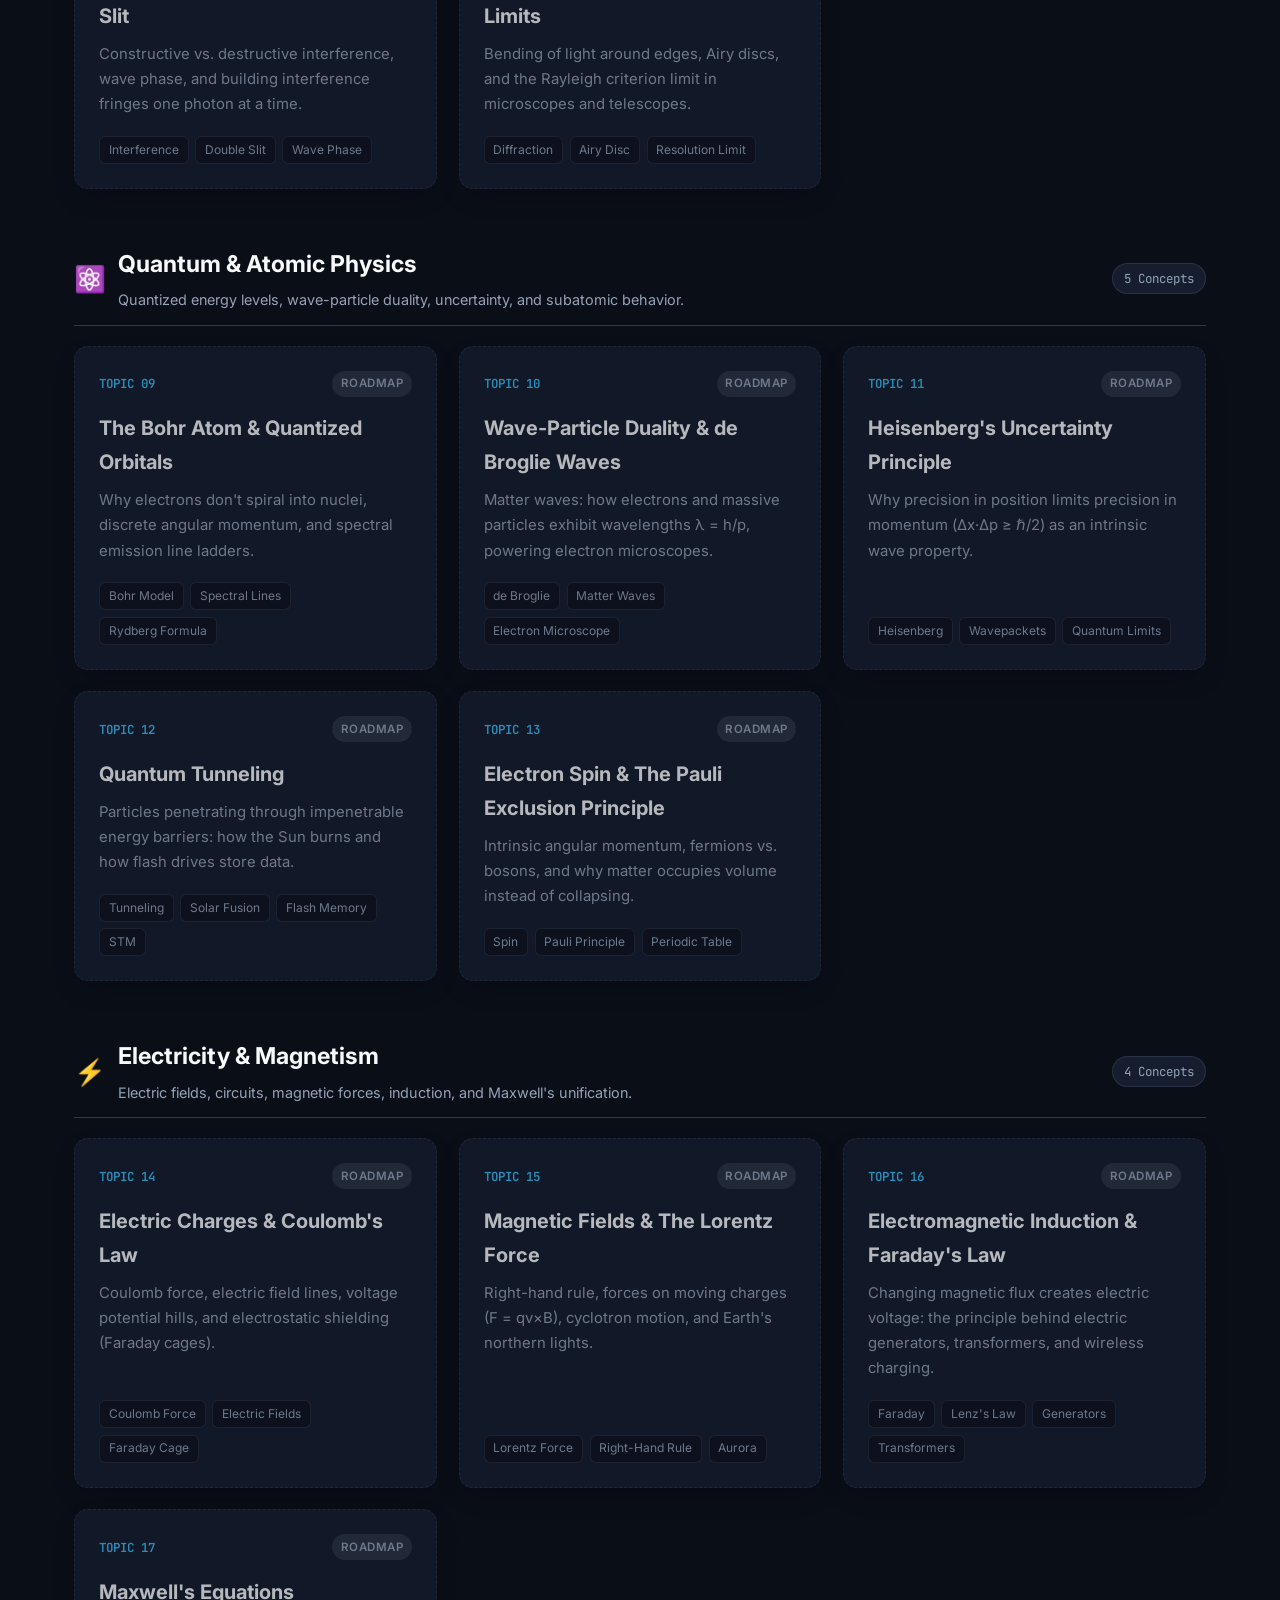
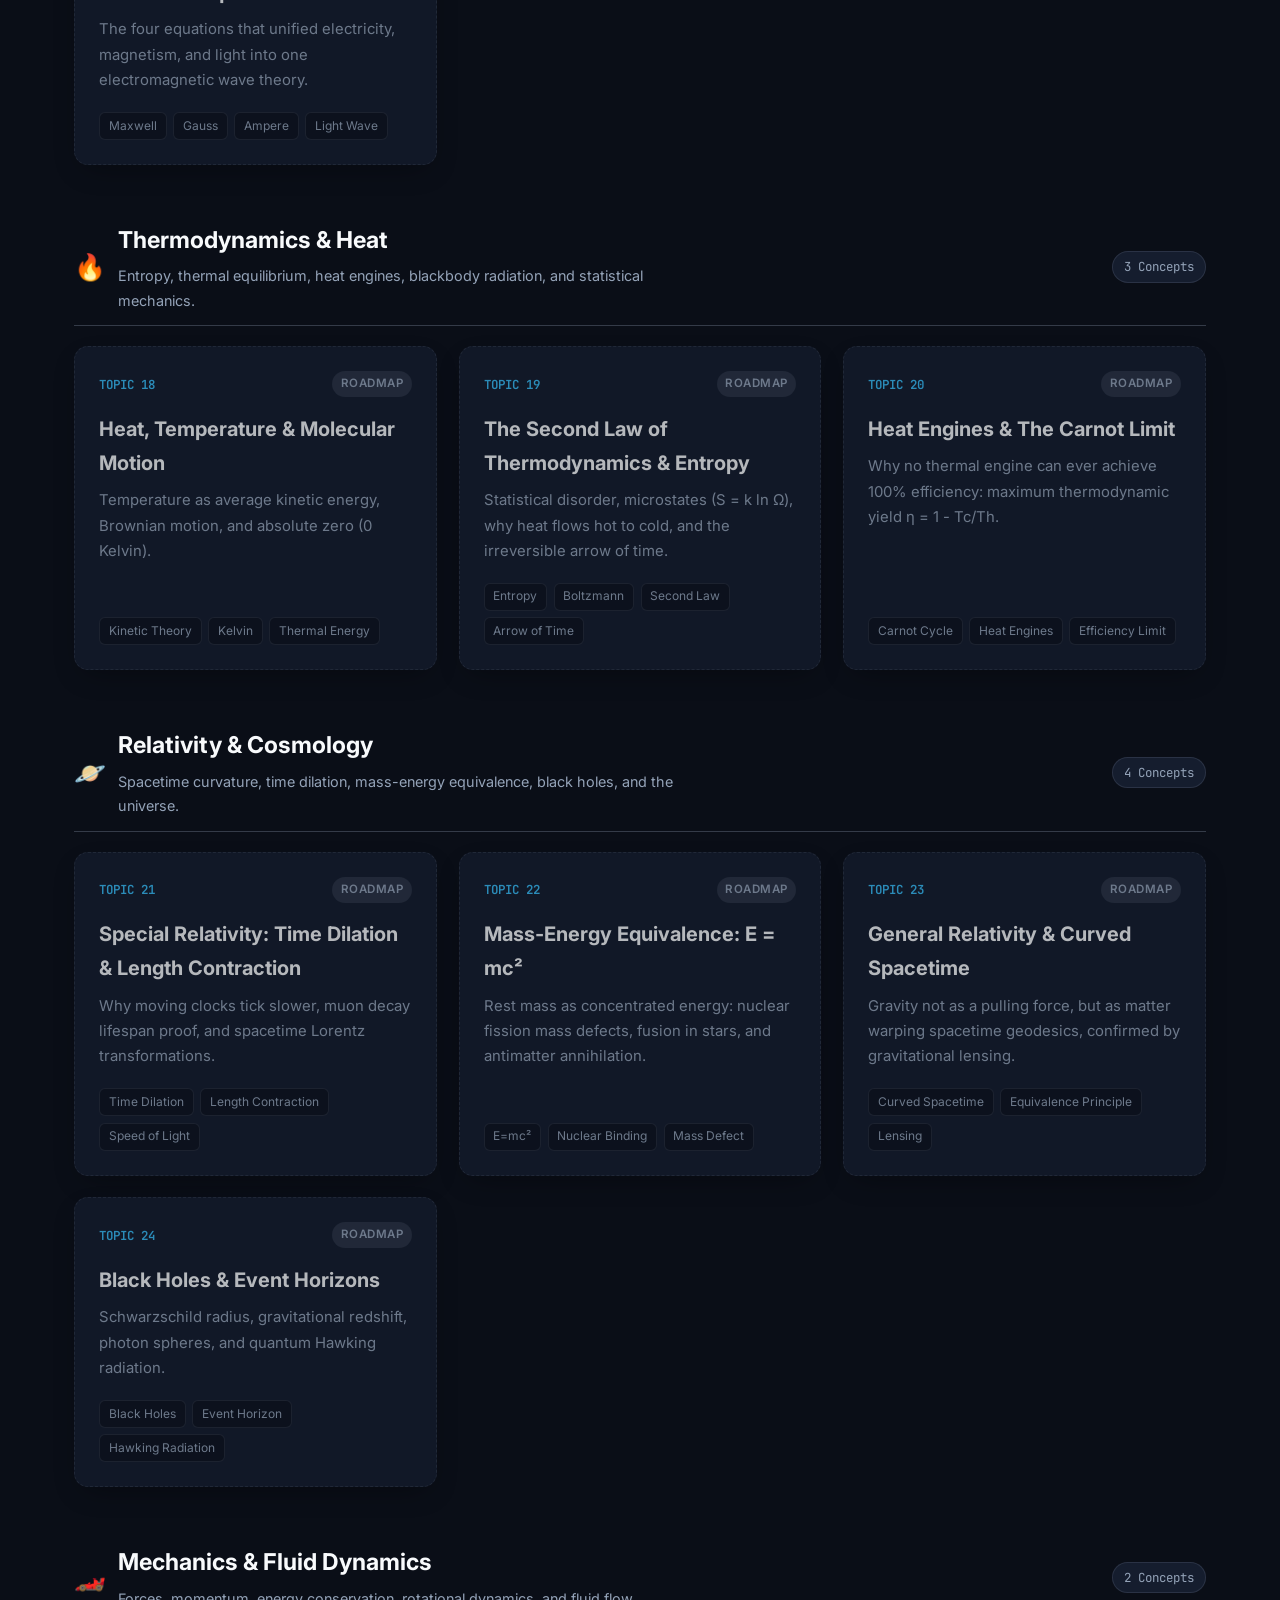
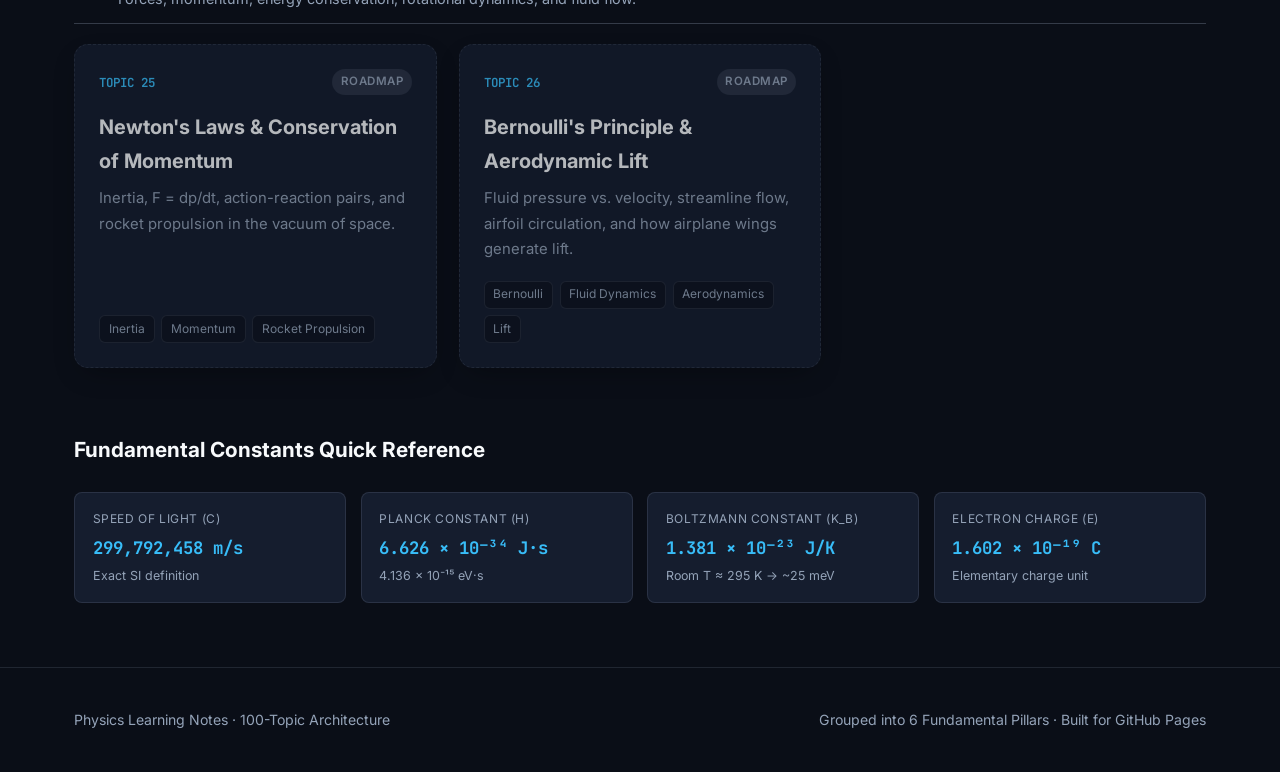
==== commit cce92121: "m" ====
--- a/index.html
+++ b/index.html
@@ -4,7 +4,10 @@
   <meta charset="UTF-8" />
   <meta name="viewport" content="width=device-width, initial-scale=1.0" />
   <title>Physics Learning Notes — Interactive Concept Hub</title>
-  <meta name="description" content="A growing collection of interactive physics concepts, intuition-first explanations, and simulations hosted on GitHub Pages." />
+  <meta name="description" content="A modern, interactive collection of 100 physics concepts organized across 6 core pillars, complete with first-principles visual guides and browser simulations." />
+  <link rel="preconnect" href="https://fonts.googleapis.com" />
+  <link rel="preconnect" href="https://fonts.gstatic.com" crossorigin />
+  <link href="https://fonts.googleapis.com/css2?family=Inter:wght@400;500;600;700;800&family=JetBrains+Mono:wght@500;600;700&display=swap" rel="stylesheet" />
   <link rel="stylesheet" href="assets/css/style.css" />
 </head>
 <body>
@@ -15,11 +18,10 @@
         <span>Physics Learning Notes</span>
       </a>
       <nav class="nav-links">
-        <a href="index.html" class="active">All Concepts</a>
-        <a href="topics/photons.html">01 · Photons</a>
-        <a href="topics/human-eye.html">02 · Human Eye</a>
-        <a href="topics/reflection-scattering.html">03 · Reflection &amp; Scattering</a>
-        <a href="topics/light-spectrum.html">04 · Colors &amp; Spectrum</a>
+        <a href="index.html" class="active">All Topics</a>
+        <a href="#domain-optics-waves">Light &amp; Optics</a>
+        <a href="#domain-quantum-atomic">Quantum</a>
+        <a href="#domain-thermodynamics">Thermo</a>
         <button id="theme-toggle" class="theme-btn" type="button">☾ Dark</button>
       </nav>
     </div>
@@ -27,144 +29,120 @@
 
   <main class="container">
     <section class="hero">
-      <div class="hero-eyebrow">Interactive Physics Knowledge Base</div>
-      <h1>Understanding How the Universe Works, One Concept at a Time</h1>
+      <div class="hero-eyebrow">Interactive Physics Learning Garden</div>
+      <h1>Understanding the Universe, One Concept at a Time</h1>
       <p class="lead">
-        A living collection of first-principles explanations, visual diagrams, and real-time browser simulations
-        covering the physics concepts I am learning—from photons and vision to reflection, scattering, and the full electromagnetic spectrum.
+        A structured knowledge base of first-principles explanations, visual diagrams, and real-time browser simulations
+        grouped into 6 fundamental physics pillars designed to scale to 100+ concepts.
       </p>
-      <div class="hero-meta">
-        <span>📘 4 Interactive Topics Live</span>
-        <span>🧪 Canvas Simulations</span>
-        <span>🌗 Dark &amp; Light Mode</span>
-      </div>
-    </section>
 
-    <section aria-label="Physics Topics">
-      <div class="hub-toolbar">
-        <div class="search-box">
-          <input id="topic-search" type="search" placeholder="Search concepts (e.g., photon, eye, cornea, retina, heat)…" aria-label="Search physics concepts" />
+      <!-- Learning Progress Tracker Strip -->
+      <div class="progress-strip">
+        <div class="progress-stats">
+          <div class="stat-item">
+            <span id="stats-live-count" class="stat-item-num">5</span>
+            <span class="stat-item-label">Live Interactive</span>
+          </div>
+          <div class="stat-item">
+            <span id="stats-total-count" class="stat-item-num">26</span>
+            <span class="stat-item-label">Concept Roadmap</span>
+          </div>
+          <div class="stat-item">
+            <span class="stat-item-num">6</span>
+            <span class="stat-item-label">Physics Pillars</span>
+          </div>
         </div>
-        <div class="filter-pills">
-          <button class="pill active" type="button" data-filter="all">All</button>
-          <button class="pill" type="button" data-filter="quantum-optics">Quantum &amp; Optics</button>
-          <button class="pill" type="button" data-filter="thermo">Thermodynamics</button>
-          <button class="pill" type="button" data-filter="relativity">Relativity</button>
-          <button class="pill" type="button" data-filter="mechanics">Mechanics</button>
+        <div class="progress-bar-wrap">
+          <div class="progress-bar-label">
+            <span>Overall Roadmap Progress</span>
+            <span id="stats-progress-pct">19%</span>
+          </div>
+          <div class="progress-bar-track">
+            <div id="stats-progress-fill" class="progress-bar-fill" style="width: 19%;"></div>
+          </div>
         </div>
       </div>
 
-      <div class="topic-grid">
-        <!-- Topic 01: Live -->
-        <a class="topic-card" href="topics/photons.html" data-category="quantum-optics">
-          <div class="card-top">
-            <span class="card-num">TOPIC 01</span>
-            <span class="badge badge-live">Live · Interactive</span>
-          </div>
-          <h3>All About Photons: Creation, Room Journey &amp; Final Fate</h3>
-          <p>
-            What a photon is in QED, every mechanism that generates light (atoms, LEDs, blackbody heat), what happens
-            inside a room nanosecond-by-nanosecond, and where every photon ultimately goes.
-          </p>
-          <div class="card-tags">
-            <span class="tag">Quantum Optics</span>
-            <span class="tag">Room Simulator</span>
-            <span class="tag">EM Spectrum</span>
-            <span class="tag">Phonons &amp; IR</span>
-          </div>
-        </a>
+      <!-- Search Toolbar with Keyboard Shortcut -->
+      <div class="hub-toolbar" style="margin-bottom: 1.25rem;">
+        <div class="search-box" style="max-width: 460px;">
+          <input id="topic-search" type="search" placeholder="Search 100 topics (e.g. photon, eye, reflection, wave, entropy)…" aria-label="Search physics topics" />
+          <span class="kbd-badge" style="position: absolute; right: 12px; top: 50%; transform: translateY(-50%); pointer-events: none;">/</span>
+        </div>
+        <div id="search-results-count" style="font-size: 0.88rem; color: var(--accent); font-family: var(--font-mono);"></div>
+      </div>
 
-        <!-- Topic 02: Live -->
-        <a class="topic-card" href="topics/human-eye.html" data-category="quantum-optics">
-          <div class="card-top">
-            <span class="card-num">TOPIC 02</span>
-            <span class="badge badge-live">Live · Interactive</span>
-          </div>
-          <h3>How the Human Eye Works</h3>
-          <p>
-            How the eye focuses light, rods vs. cones, and the molecular switch that turns photons into brain signals.
-          </p>
-          <div class="card-tags">
-            <span class="tag">Optics</span>
-            <span class="tag">Eye Ray-Tracing</span>
-            <span class="tag">Rods &amp; Cones</span>
-            <span class="tag">Retinal Switch</span>
-          </div>
-        </a>
-
-        <!-- Topic 03: Live -->
-        <a class="topic-card" href="topics/reflection-scattering.html" data-category="quantum-optics">
-          <div class="card-top">
-            <span class="card-num">TOPIC 03</span>
-            <span class="badge badge-live">Live · Interactive</span>
-          </div>
-          <h3>Reflection and Scattering of Light</h3>
-          <p>
-            Law of reflection (mirrors vs. rough surfaces), Rayleigh scattering (why the sky is blue &amp; sunsets are red), and Mie scattering (why clouds are white).
-          </p>
-          <div class="card-tags">
-            <span class="tag">Wave Optics</span>
-            <span class="tag">Reflection Lab</span>
-            <span class="tag">Rayleigh Scattering</span>
-            <span class="tag">Blue Sky &amp; Sunset</span>
-          </div>
-        </a>
-
-        <!-- Topic 04: Live -->
-        <a class="topic-card" href="topics/light-spectrum.html" data-category="quantum-optics">
-          <div class="card-top">
-            <span class="card-num">TOPIC 04</span>
-            <span class="badge badge-live">Live · Interactive</span>
-          </div>
-          <h3>Colors &amp; the Light Spectrum</h3>
-          <p>
-            Visible rainbow colors (380–750 nm) and all 6 invisible bands of light: Radio, Microwaves, Infrared, UV, X-Rays, and Gamma Rays.
-          </p>
-          <div class="card-tags">
-            <span class="tag">EM Spectrum</span>
-            <span class="tag">Wave Simulator</span>
-            <span class="tag">Visible Colors</span>
-            <span class="tag">Invisible Light</span>
-          </div>
-        </a>
-
-        <!-- Upcoming Placeholders for Scalability -->
-        <div class="topic-card upcoming" data-category="quantum-optics">
-          <div class="card-top">
-            <span class="card-num">TOPIC 05</span>
-            <span class="badge badge-planned">Upcoming</span>
-          </div>
-          <h3>Electrons, Energy Bands &amp; Semiconductors</h3>
-          <p>
-            How electrons behave inside atoms vs. crystal lattices, why metals conduct, why glass is transparent,
-            and how p-n junctions turn electricity into photons.
-          </p>
-          <div class="card-tags">
-            <span class="tag">Solid State</span>
-            <span class="tag">Bandgaps</span>
-          </div>
-        </div>
-
-        <div class="topic-card upcoming" data-category="thermo">
-          <div class="card-top">
-            <span class="card-num">TOPIC 06</span>
-            <span class="badge badge-planned">Upcoming</span>
-          </div>
-          <h3>Heat, Phonons &amp; Entropy</h3>
-          <p>
-            From microscopic atomic vibrations to temperature, thermal equilibrium, blackbody radiation, and why
-            energy spreads out irreversibly.
-          </p>
-          <div class="card-tags">
-            <span class="tag">Thermodynamics</span>
-            <span class="tag">Statistical Mechanics</span>
-          </div>
-        </div>
-      </div>
+      <!-- Domain Navigation Tabs -->
+      <div id="domain-nav" class="domain-nav" aria-label="Physics Domains Filter"></div>
     </section>
 
-    <section style="margin-bottom: 3.5rem;">
-      <h2 style="font-size: 1.35rem; color: var(--text-bright); margin-bottom: 0.9rem;">Fundamental Constants Cheat Sheet</h2>
+    <!-- Grouped Domain Shelves Container -->
+    <div id="domains-container">
+      <!-- Fallback static content for non-JS / search engine crawling -->
+      <section class="domain-module" id="domain-optics-waves">
+        <div class="domain-header">
+          <div class="domain-title-wrap">
+            <span class="domain-icon">🔮</span>
+            <div>
+              <h2>Light, Optics &amp; Waves</h2>
+              <p class="domain-desc">The nature of photons, geometric and wave optics, vision, reflection, and polarization.</p>
+            </div>
+          </div>
+          <div class="domain-status-pill"><strong>5 Live</strong> · 8 Concepts</div>
+        </div>
+        <div class="topic-grid">
+          <a class="topic-card live-card" href="topics/photons.html">
+            <div class="card-top">
+              <span class="card-num">TOPIC 01</span>
+              <span class="live-indicator"><span class="live-dot"></span> Live · Interactive</span>
+            </div>
+            <h3>All About Photons: Creation to Final Fate</h3>
+            <p>QED field excitation, generation in LEDs and blackbodies, room flight at c, and thermal infrared fate.</p>
+            <div class="card-tags"><span class="tag">Photons</span><span class="tag">Room Lifecycle</span></div>
+          </a>
+          <a class="topic-card live-card" href="topics/human-eye.html">
+            <div class="card-top">
+              <span class="card-num">TOPIC 02</span>
+              <span class="live-indicator"><span class="live-dot"></span> Live · Interactive</span>
+            </div>
+            <h3>How the Human Eye Works</h3>
+            <p>Cornea &amp; lens refraction, ciliary accommodation, rods vs. cones, and the retinal molecular switch.</p>
+            <div class="card-tags"><span class="tag">Vision</span><span class="tag">Ray-Tracing</span></div>
+          </a>
+          <a class="topic-card live-card" href="topics/reflection-scattering.html">
+            <div class="card-top">
+              <span class="card-num">TOPIC 03</span>
+              <span class="live-indicator"><span class="live-dot"></span> Live · Interactive</span>
+            </div>
+            <h3>Reflection and Scattering of Light</h3>
+            <p>Law of reflection (mirrors vs. rough walls), Rayleigh scattering (blue sky/red sunset), and Mie scattering.</p>
+            <div class="card-tags"><span class="tag">Reflection</span><span class="tag">Rayleigh</span></div>
+          </a>
+          <a class="topic-card live-card" href="topics/light-spectrum.html">
+            <div class="card-top">
+              <span class="card-num">TOPIC 04</span>
+              <span class="live-indicator"><span class="live-dot"></span> Live · Interactive</span>
+            </div>
+            <h3>Colors &amp; the Light Spectrum</h3>
+            <p>The full spectrum from Radio to Gamma rays, visible rainbow colors (380-750 nm), and the 6 invisible bands.</p>
+            <div class="card-tags"><span class="tag">EM Spectrum</span><span class="tag">Rainbow</span></div>
+          </a>
+          <a class="topic-card live-card" href="topics/casper-film.html">
+            <div class="card-top">
+              <span class="card-num">TOPIC 05</span>
+              <span class="live-indicator"><span class="live-dot"></span> Live · Interactive</span>
+            </div>
+            <h3>Casper Cloaking Film</h3>
+            <p>How smart privacy glass blacks out polarized LCD/LED screens while people and rooms remain 100% visible.</p>
+            <div class="card-tags"><span class="tag">Polarization</span><span class="tag">Smart Glass</span></div>
+          </a>
+        </div>
+      </section>
+    </div>
+
+    <!-- Fundamental Constants Cheat Sheet -->
+    <section style="margin-top: 4rem; margin-bottom: 2rem;">
+      <h2 style="font-size: 1.3rem; color: var(--text-bright); margin-bottom: 0.9rem;">Fundamental Constants Quick Reference</h2>
       <div class="stat-strip">
         <div class="stat-box">
           <div class="stat-label">Speed of Light (c)</div>
@@ -177,14 +155,14 @@
           <div class="stat-sub">4.136 × 10⁻¹⁵ eV·s</div>
         </div>
         <div class="stat-box">
-          <div class="stat-label">Electron Volt (1 eV)</div>
-          <div class="stat-value">1.602 × 10⁻¹⁹ J</div>
-          <div class="stat-sub">Atomic energy scale</div>
-        </div>
-        <div class="stat-box">
           <div class="stat-label">Boltzmann Constant (k_B)</div>
           <div class="stat-value">1.381 × 10⁻²³ J/K</div>
           <div class="stat-sub">Room T ≈ 295 K → ~25 meV</div>
+        </div>
+        <div class="stat-box">
+          <div class="stat-label">Electron Charge (e)</div>
+          <div class="stat-value">1.602 × 10⁻¹⁹ C</div>
+          <div class="stat-sub">Elementary charge unit</div>
         </div>
       </div>
     </section>
@@ -192,11 +170,12 @@
 
   <footer class="site-footer">
     <div class="footer-inner">
-      <span>Physics Learning Notes · Static HTML/CSS/JS</span>
-      <span>Ready for GitHub Pages · <a href="topics/photons.html">Start with Topic 01: Photons →</a></span>
+      <span>Physics Learning Notes · 100-Topic Architecture</span>
+      <span>Grouped into 6 Fundamental Pillars · Built for GitHub Pages</span>
     </div>
   </footer>
 
+  <script src="assets/js/topics-data.js"></script>
   <script src="assets/js/main.js"></script>
 </body>
 </html>
--- a/assets/css/style.css
+++ b/assets/css/style.css
@@ -873,9 +873,10 @@
 /* ---------- Footer ---------- */
 .site-footer {
   border-top: 1px solid var(--border);
-  padding: 2rem 0;
+  padding: 2.5rem 0;
   color: var(--text-muted);
   font-size: 0.88rem;
+  margin-top: 4rem;
 }
 
 .footer-inner {
@@ -885,16 +886,662 @@
   display: flex;
   flex-wrap: wrap;
   justify-content: space-between;
+  align-items: center;
   gap: 1rem;
 }
 
-/* ---------- Responsive ---------- */
+/* ==========================================================================
+   MODERN 100-TOPIC ARCHITECTURE & GROUPED DOMAINS UI
+   ========================================================================== */
+
+/* Learning Progress Tracker */
+.progress-strip {
+  display: flex;
+  flex-wrap: wrap;
+  align-items: center;
+  justify-content: space-between;
+  gap: 1.25rem;
+  padding: 1.25rem 1.5rem;
+  border-radius: var(--radius);
+  background: var(--bg-card);
+  border: 1px solid var(--border-strong);
+  margin-bottom: 2.25rem;
+  box-shadow: var(--shadow);
+}
+
+.progress-stats {
+  display: flex;
+  flex-wrap: wrap;
+  align-items: center;
+  gap: 1.5rem 2.2rem;
+}
+
+.stat-item {
+  display: flex;
+  flex-direction: column;
+}
+
+.stat-item-num {
+  font-family: var(--font-mono);
+  font-size: 1.45rem;
+  font-weight: 800;
+  color: var(--accent);
+  line-height: 1.1;
+}
+
+.stat-item-label {
+  font-size: 0.78rem;
+  color: var(--text-muted);
+  text-transform: uppercase;
+  letter-spacing: 0.05em;
+  margin-top: 0.2rem;
+}
+
+.progress-bar-wrap {
+  flex: 1 1 240px;
+  max-width: 380px;
+}
+
+.progress-bar-label {
+  display: flex;
+  justify-content: space-between;
+  font-size: 0.82rem;
+  color: var(--text-muted);
+  margin-bottom: 0.4rem;
+  font-family: var(--font-mono);
+}
+
+.progress-bar-track {
+  width: 100%;
+  height: 8px;
+  border-radius: 999px;
+  background: var(--bg-code);
+  overflow: hidden;
+  border: 1px solid var(--border);
+}
+
+.progress-bar-fill {
+  height: 100%;
+  border-radius: 999px;
+  background: linear-gradient(90deg, var(--accent), var(--success));
+  transition: width 0.4s ease;
+}
+
+/* Domain Navigation Bar */
+.domain-nav {
+  display: flex;
+  gap: 0.55rem;
+  overflow-x: auto;
+  padding-bottom: 0.6rem;
+  margin-bottom: 1.8rem;
+  scrollbar-width: thin;
+}
+
+.domain-pill {
+  display: inline-flex;
+  align-items: center;
+  gap: 0.45rem;
+  padding: 0.5rem 1rem;
+  border-radius: 999px;
+  background: var(--bg-card);
+  border: 1px solid var(--border);
+  color: var(--text);
+  font-size: 0.86rem;
+  font-weight: 500;
+  white-space: nowrap;
+  cursor: pointer;
+  transition: all 0.2s ease;
+  font-family: inherit;
+}
+
+.domain-pill:hover,
+.domain-pill.active {
+  background: var(--accent-soft);
+  color: var(--accent);
+  border-color: var(--accent);
+  transform: translateY(-1px);
+}
+
+.domain-count-badge {
+  font-size: 0.72rem;
+  font-family: var(--font-mono);
+  padding: 0.12rem 0.45rem;
+  border-radius: 999px;
+  background: var(--bg-code);
+  border: 1px solid var(--border);
+  color: var(--text-muted);
+}
+
+.domain-pill.active .domain-count-badge {
+  background: var(--accent);
+  color: #04101e;
+  border-color: var(--accent);
+  font-weight: 700;
+}
+
+/* Domain Grouped Sections */
+.domain-module {
+  margin-bottom: 3.5rem;
+}
+
+.domain-header {
+  display: flex;
+  flex-wrap: wrap;
+  align-items: center;
+  justify-content: space-between;
+  gap: 0.75rem;
+  margin-bottom: 1.25rem;
+  padding-bottom: 0.75rem;
+  border-bottom: 1px solid var(--border-strong);
+}
+
+.domain-title-wrap {
+  display: flex;
+  align-items: center;
+  gap: 0.75rem;
+}
+
+.domain-icon {
+  font-size: 1.6rem;
+  line-height: 1;
+}
+
+.domain-title-wrap h2 {
+  margin: 0;
+  font-size: 1.45rem;
+  color: var(--text-bright);
+}
+
+.domain-desc {
+  font-size: 0.9rem;
+  color: var(--text-muted);
+  max-width: 65ch;
+  margin: 0.25rem 0 0;
+}
+
+.domain-status-pill {
+  font-size: 0.78rem;
+  font-family: var(--font-mono);
+  padding: 0.25rem 0.7rem;
+  border-radius: 999px;
+  background: var(--bg-card);
+  border: 1px solid var(--border);
+  color: var(--text-muted);
+}
+
+/* Modern Card Glows & Indicators */
+.live-indicator {
+  display: inline-flex;
+  align-items: center;
+  gap: 0.35rem;
+  font-size: 0.72rem;
+  font-weight: 700;
+  color: var(--success);
+  text-transform: uppercase;
+  letter-spacing: 0.05em;
+}
+
+.live-dot {
+  width: 7px;
+  height: 7px;
+  border-radius: 50%;
+  background: var(--success);
+  box-shadow: 0 0 8px var(--success);
+}
+
+.topic-card.live-card {
+  position: relative;
+  overflow: hidden;
+  border-color: rgba(56, 189, 248, 0.28);
+}
+
+.topic-card.live-card::before {
+  content: "";
+  position: absolute;
+  top: 0;
+  left: 0;
+  right: 0;
+  height: 3px;
+  background: linear-gradient(90deg, var(--accent), var(--accent-3));
+}
+
+.topic-card.live-card:hover {
+  border-color: var(--accent);
+  box-shadow: 0 14px 34px -10px rgba(56, 189, 248, 0.25);
+}
+
+.kbd-badge {
+  display: inline-block;
+  padding: 0.15rem 0.45rem;
+  font-size: 0.75rem;
+  font-family: var(--font-mono);
+  border-radius: 5px;
+  background: var(--bg-code);
+  border: 1px solid var(--border-strong);
+  color: var(--text-muted);
+}
+
+/* Breadcrumbs for Topic Pages */
+.topic-breadcrumb {
+  display: flex;
+  align-items: center;
+  flex-wrap: wrap;
+  gap: 0.45rem;
+  font-size: 0.85rem;
+  color: var(--text-muted);
+  margin-bottom: 1.25rem;
+}
+
+.topic-breadcrumb a {
+  color: var(--text-muted);
+}
+
+.topic-breadcrumb a:hover {
+  color: var(--accent);
+  text-decoration: none;
+}
+
+.topic-breadcrumb .sep {
+  opacity: 0.4;
+}
+
+/* Next / Previous Topic Navigator on Article Pages */
+.topic-nav-footer {
+  display: grid;
+  grid-template-columns: repeat(auto-fit, minmax(260px, 1fr));
+  gap: 1.25rem;
+  margin-top: 3.5rem;
+  padding-top: 2rem;
+  border-top: 1px solid var(--border);
+}
+
+.nav-card {
+  display: flex;
+  flex-direction: column;
+  padding: 1.2rem;
+  border-radius: var(--radius-sm);
+  background: var(--bg-card);
+  border: 1px solid var(--border);
+  text-decoration: none;
+  color: inherit;
+  transition: all 0.2s ease;
+}
+
+.nav-card:hover {
+  border-color: var(--accent);
+  text-decoration: none;
+  transform: translateY(-2px);
+}
+
+.nav-card-dir {
+  font-size: 0.75rem;
+  text-transform: uppercase;
+  letter-spacing: 0.05em;
+  color: var(--accent);
+  font-weight: 700;
+  margin-bottom: 0.35rem;
+}
+
+.nav-card-title {
+  font-size: 1.05rem;
+  font-weight: 600;
+  color: var(--text-bright);
+}
+
+/* Quick Jump Dropdown Menu */
+.topic-dropdown-wrap {
+  position: relative;
+}
+
+.topic-dropdown-menu {
+  display: none;
+  position: absolute;
+  top: 100%;
+  right: 0;
+  width: 320px;
+  max-height: 440px;
+  overflow-y: auto;
+  margin-top: 0.6rem;
+  border-radius: var(--radius-sm);
+  background: var(--bg-card);
+  border: 1px solid var(--border-strong);
+  box-shadow: 0 16px 36px -8px rgba(0, 0, 0, 0.7);
+  z-index: 200;
+  padding: 0.5rem;
+}
+
+.topic-dropdown-menu.open {
+  display: block;
+}
+
+.dropdown-item {
+  display: block;
+  padding: 0.5rem 0.75rem;
+  border-radius: 6px;
+  color: var(--text);
+  font-size: 0.86rem;
+  text-decoration: none;
+  transition: background 0.15s;
+}
+
+.dropdown-item:hover {
+  background: var(--accent-soft);
+  color: var(--accent);
+  text-decoration: none;
+}
+
+.dropdown-domain-header {
+  padding: 0.45rem 0.75rem 0.2rem;
+  font-size: 0.72rem;
+  text-transform: uppercase;
+  letter-spacing: 0.06em;
+  color: var(--text-muted);
+  font-weight: 700;
+}
+
+/* ==========================================================================
+   RESPONSIVE DESIGN & MOBILE OPTIMIZATIONS
+   Touch-friendly controls, Bottom-Sheet Mobile Menu, Retina sharpness
+   ========================================================================== */
+
+/* Modern Touch & Input Enhancements */
+button,
+.sim-btn,
+.theme-btn,
+.domain-pill {
+  touch-action: manipulation;
+  -webkit-tap-highlight-color: transparent;
+  user-select: none;
+}
+
+button:active,
+.sim-btn:active,
+.theme-btn:active {
+  transform: scale(0.97);
+}
+
+input[type="range"] {
+  height: 28px;
+  -webkit-appearance: none;
+  background: transparent;
+  touch-action: manipulation;
+}
+
+input[type="range"]::-webkit-slider-runnable-track {
+  height: 6px;
+  border-radius: 999px;
+  background: var(--border-strong);
+}
+
+input[type="range"]::-webkit-slider-thumb {
+  -webkit-appearance: none;
+  width: 20px;
+  height: 20px;
+  border-radius: 50%;
+  background: var(--accent);
+  box-shadow: 0 0 8px var(--accent);
+  cursor: pointer;
+  margin-top: -7px;
+}
+
+input[type="range"]::-moz-range-thumb {
+  width: 20px;
+  height: 20px;
+  border-radius: 50%;
+  background: var(--accent);
+  border: none;
+  box-shadow: 0 0 8px var(--accent);
+  cursor: pointer;
+}
+
+/* Domain Navigator smooth mobile momentum swipe */
+.domain-nav {
+  -webkit-overflow-scrolling: touch;
+  scroll-snap-type: x proximity;
+  padding: 0.2rem 0 0.8rem;
+}
+
+.domain-pill {
+  scroll-snap-align: start;
+  flex-shrink: 0;
+}
+
+/* Tablet & Mobile Breakpoints */
 @media (max-width: 900px) {
   .topic-layout {
     grid-template-columns: 1fr;
+    gap: 1.5rem;
   }
 
   .toc {
-    position: static;
-  }
-}
+    display: none; /* Mobile users use in-page sections and bottom nav */
+  }
+
+  .progress-strip {
+    flex-direction: column;
+    align-items: stretch;
+    gap: 1.25rem;
+  }
+
+  .progress-stats {
+    display: grid;
+    grid-template-columns: repeat(3, 1fr);
+    text-align: center;
+    gap: 1rem;
+  }
+
+  .progress-bar-wrap {
+    max-width: 100%;
+  }
+}
+
+@media (max-width: 640px) {
+  :root {
+    --radius: 12px;
+  }
+
+  body {
+    font-size: 15px;
+    line-height: 1.65;
+  }
+
+  .container {
+    padding: 0 1rem;
+  }
+
+  .nav-inner {
+    padding: 0.65rem 1rem;
+    gap: 0.5rem;
+  }
+
+  .brand {
+    font-size: 0.95rem;
+  }
+
+  .brand-badge {
+    width: 28px;
+    height: 28px;
+    font-size: 0.85rem;
+  }
+
+  .nav-links {
+    gap: 0.5rem;
+  }
+
+  .nav-links > a:not(.active) {
+    display: none; /* Keep header uncluttered on small screens */
+  }
+
+  .hero {
+    padding: 2.25rem 0 1.5rem;
+  }
+
+  .hero h1 {
+    font-size: 1.85rem;
+    line-height: 1.2;
+  }
+
+  .hero p.lead {
+    font-size: 1rem;
+    margin-bottom: 1.25rem;
+  }
+
+  .progress-strip {
+    padding: 1rem;
+  }
+
+  .stat-item-num {
+    font-size: 1.25rem;
+  }
+
+  .stat-item-label {
+    font-size: 0.7rem;
+  }
+
+  /* 1-column topic grid prevents mobile horizontal overflow */
+  .topic-grid {
+    grid-template-columns: 1fr;
+    gap: 1rem;
+  }
+
+  .topic-card {
+    padding: 1.15rem;
+  }
+
+  .topic-card h3 {
+    font-size: 1.12rem;
+  }
+
+  .domain-header h2 {
+    font-size: 1.25rem;
+  }
+
+  .domain-desc {
+    font-size: 0.84rem;
+  }
+
+  /* Simulation UI adjustments for small touchscreens */
+  .sim-panel {
+    border-radius: var(--radius);
+    margin: 1.25rem 0;
+  }
+
+  .sim-header {
+    padding: 0.75rem 1rem;
+    flex-direction: column;
+    align-items: flex-start;
+    gap: 0.6rem;
+  }
+
+  .sim-tabs {
+    width: 100%;
+    display: grid;
+    grid-template-columns: repeat(auto-fit, minmax(110px, 1fr));
+    gap: 0.35rem;
+  }
+
+  .sim-btn {
+    padding: 0.55rem 0.65rem;
+    font-size: 0.8rem;
+    min-height: 40px;
+    display: inline-flex;
+    align-items: center;
+    justify-content: center;
+    text-align: center;
+  }
+
+  .sim-controls {
+    padding: 0.85rem 1rem;
+    flex-direction: column;
+    align-items: stretch;
+    gap: 0.85rem;
+  }
+
+  .control-group {
+    flex-direction: column;
+    align-items: flex-start;
+    gap: 0.35rem;
+    width: 100%;
+  }
+
+  .control-group input[type="range"] {
+    width: 100%;
+    max-width: 100% !important;
+  }
+
+  .control-group select {
+    width: 100%;
+    padding: 0.5rem 0.6rem;
+    font-size: 0.9rem;
+    min-height: 42px;
+  }
+
+  .sim-readout {
+    padding: 0.65rem 0.9rem;
+    font-size: 0.78rem;
+    flex-direction: column;
+    gap: 0.4rem;
+  }
+
+  /* Mobile Bottom-Sheet for Topic Jump Menu */
+  .topic-dropdown-menu {
+    position: fixed;
+    top: auto;
+    bottom: 0;
+    left: 0;
+    right: 0;
+    width: 100%;
+    max-height: 72vh;
+    border-radius: 20px 20px 0 0;
+    padding: 1.25rem 1rem;
+    box-shadow: 0 -12px 40px rgba(0, 0, 0, 0.8);
+    transform: translateY(100%);
+    transition: transform 0.25s cubic-bezier(0.16, 1, 0.3, 1);
+    display: block;
+    pointer-events: none;
+    visibility: hidden;
+  }
+
+  .topic-dropdown-menu.open {
+    transform: translateY(0);
+    pointer-events: auto;
+    visibility: visible;
+  }
+
+  .topic-dropdown-menu::before {
+    content: "";
+    display: block;
+    width: 38px;
+    height: 4px;
+    border-radius: 999px;
+    background: var(--border-strong);
+    margin: 0 auto 1rem;
+  }
+
+  .dropdown-item {
+    padding: 0.7rem 0.85rem;
+    font-size: 0.92rem;
+    min-height: 44px;
+    display: flex;
+    align-items: center;
+  }
+
+  /* Next / Prev Topic Navigation */
+  .topic-nav-footer {
+    grid-template-columns: 1fr;
+    gap: 0.85rem;
+    margin-top: 2.5rem;
+  }
+
+  .nav-card {
+    padding: 1rem;
+  }
+
+  .cards-2col {
+    grid-template-columns: 1fr;
+  }
+
+  .stat-strip {
+    grid-template-columns: 1fr 1fr;
+  }
+}
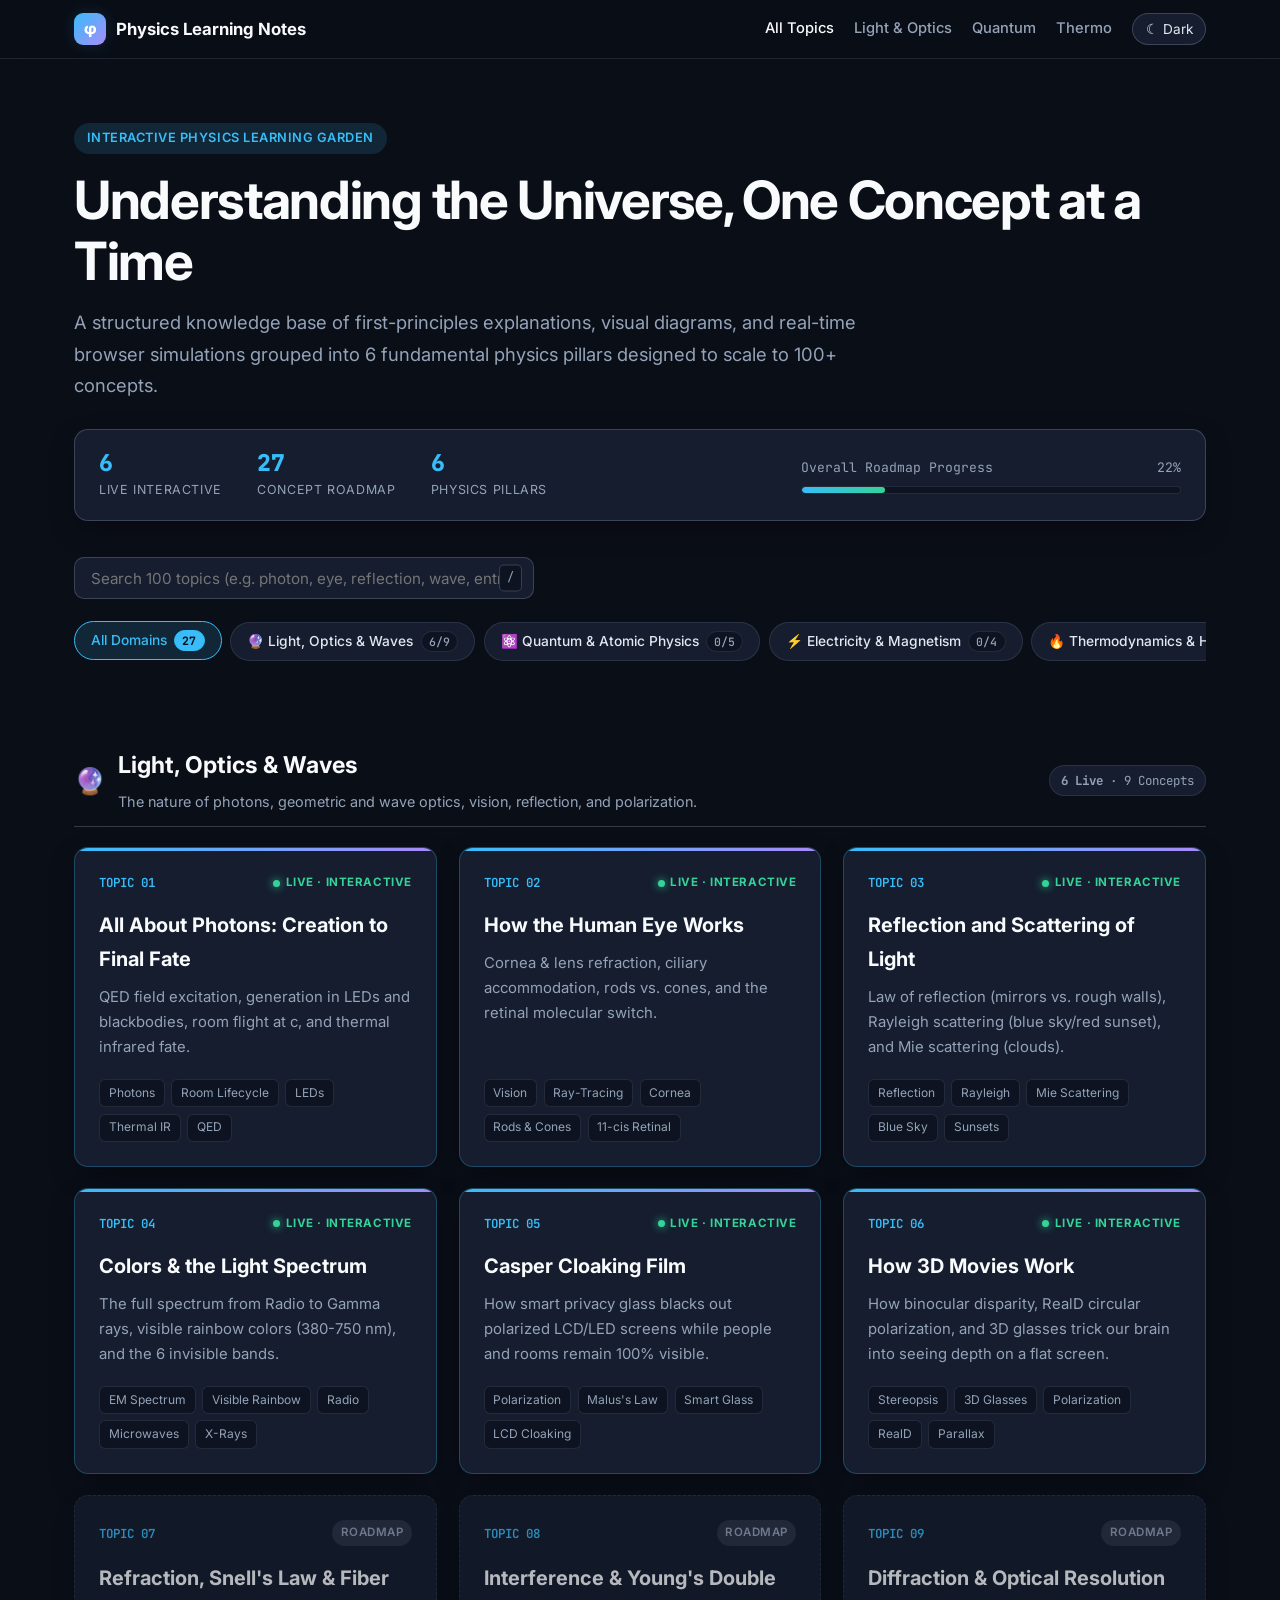
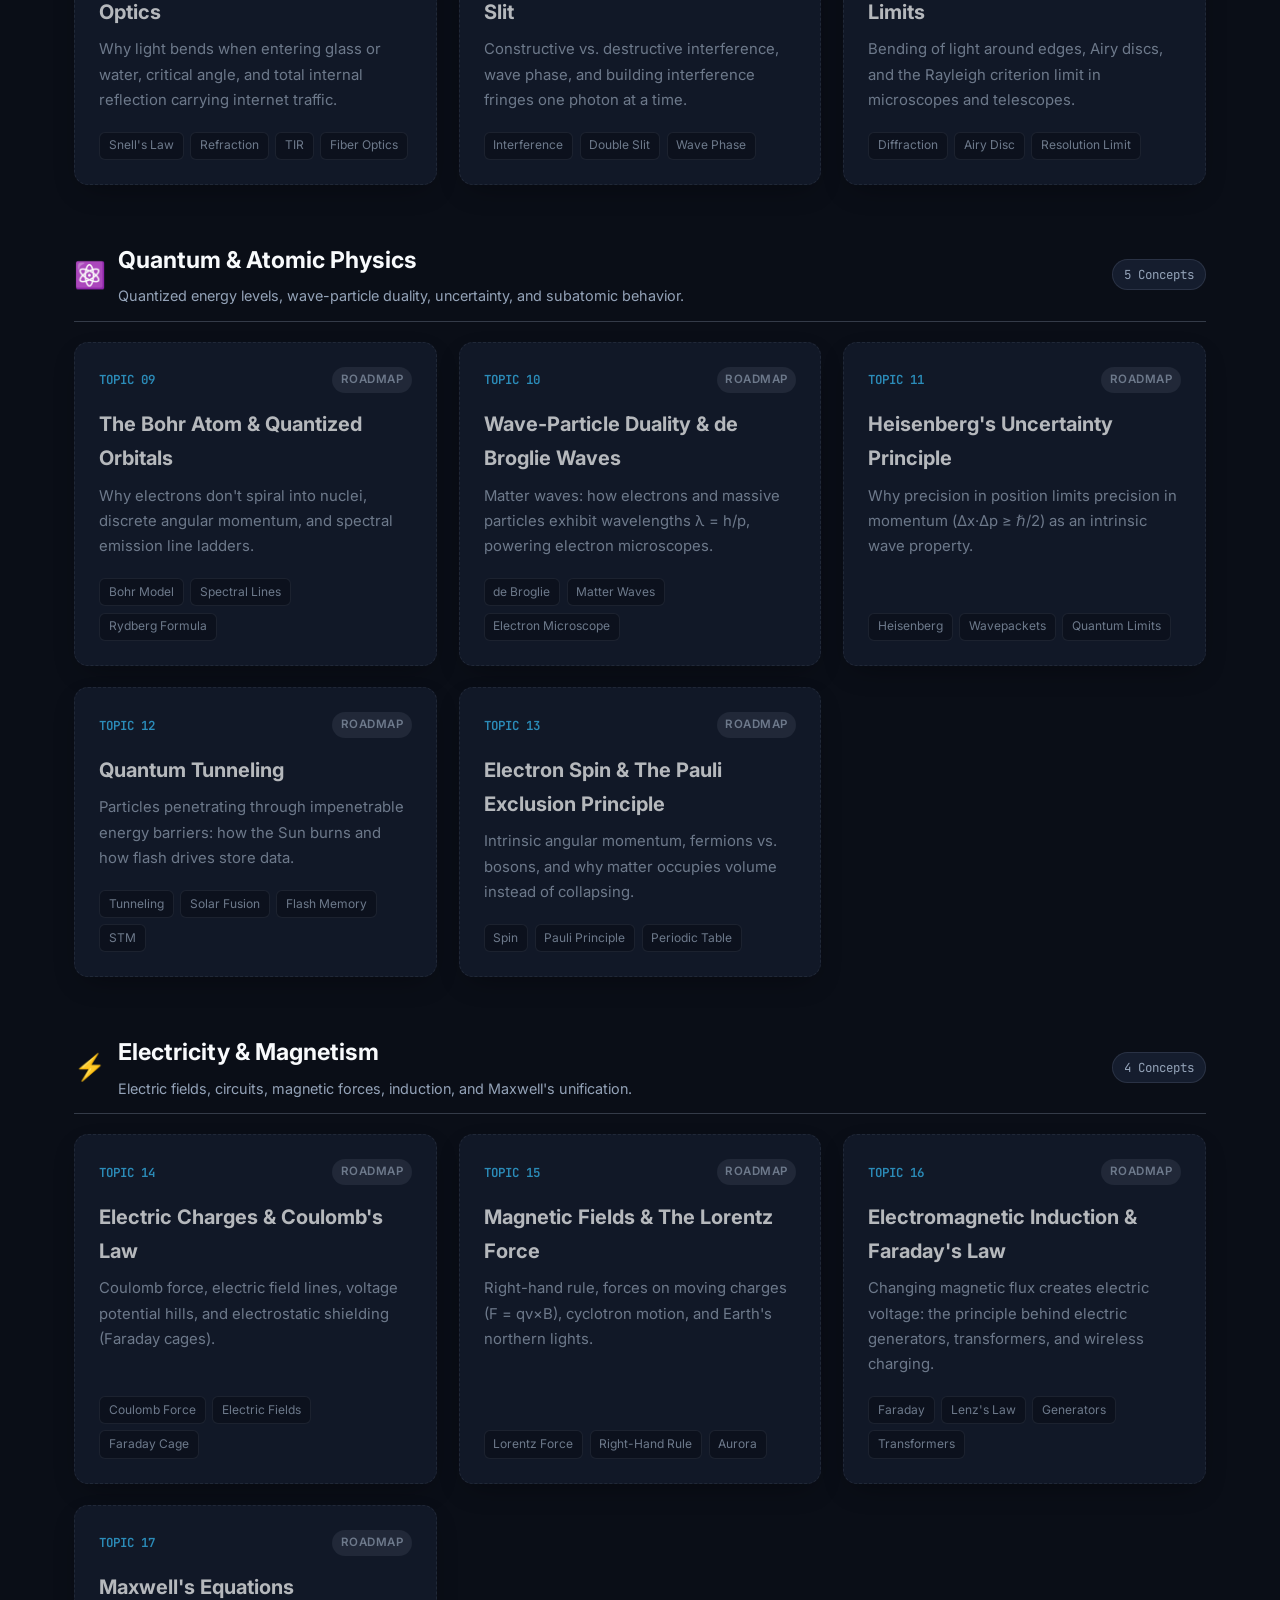
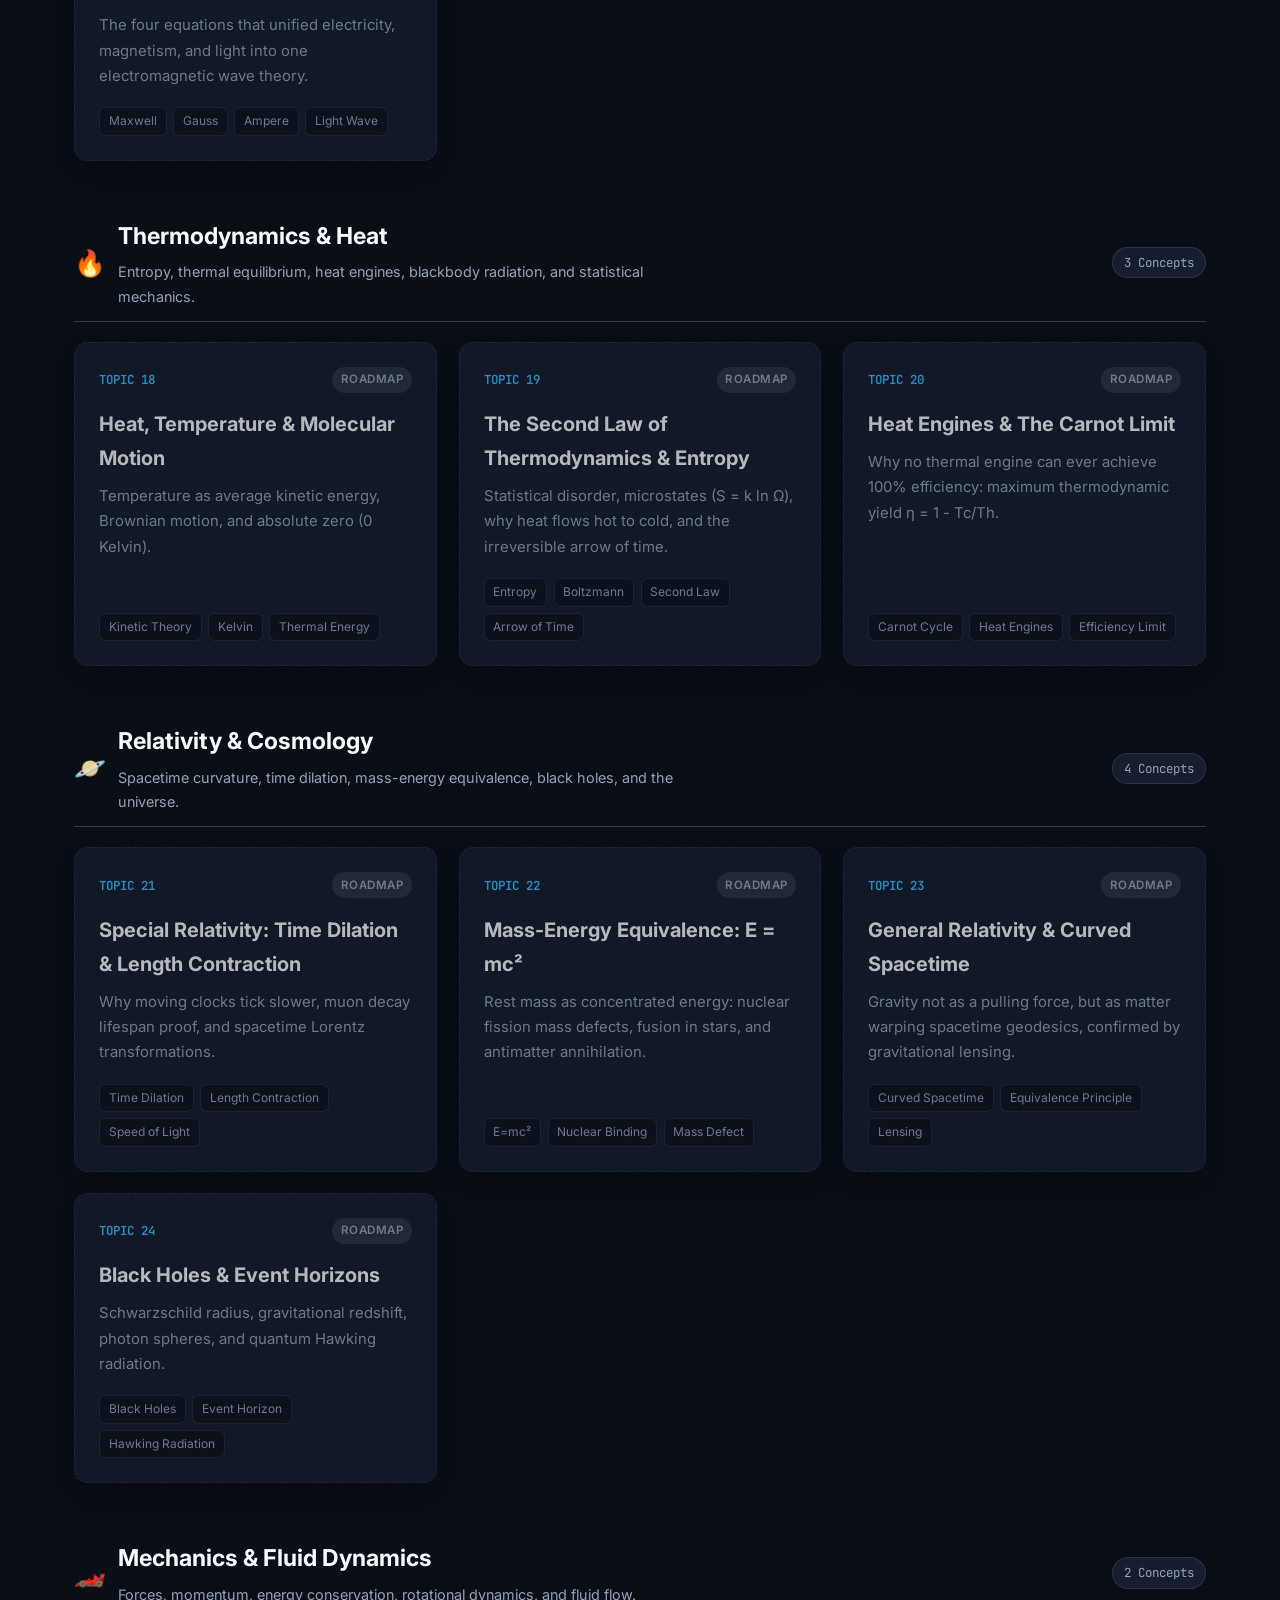
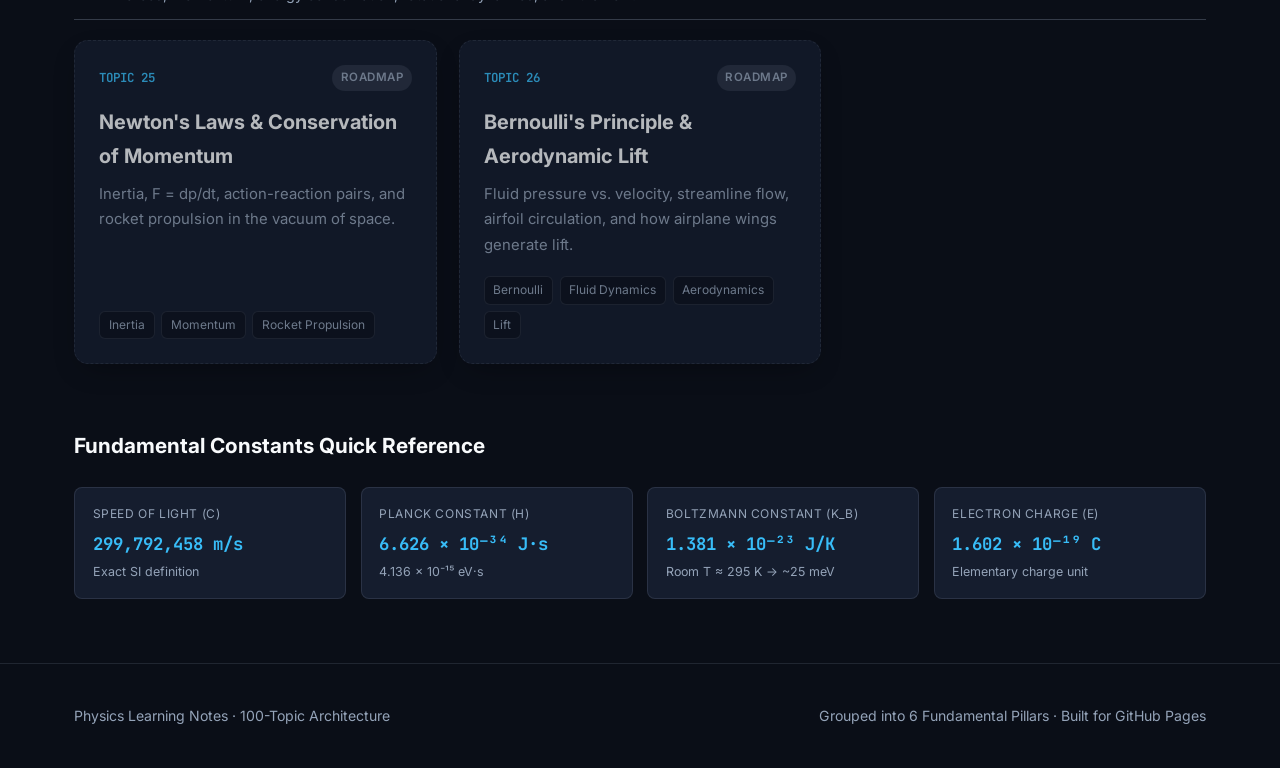
==== commit ad63677e: "3d" ====
--- a/index.html
+++ b/index.html
@@ -40,11 +40,11 @@
       <div class="progress-strip">
         <div class="progress-stats">
           <div class="stat-item">
-            <span id="stats-live-count" class="stat-item-num">5</span>
+            <span id="stats-live-count" class="stat-item-num">6</span>
             <span class="stat-item-label">Live Interactive</span>
           </div>
           <div class="stat-item">
-            <span id="stats-total-count" class="stat-item-num">26</span>
+            <span id="stats-total-count" class="stat-item-num">27</span>
             <span class="stat-item-label">Concept Roadmap</span>
           </div>
           <div class="stat-item">
@@ -55,10 +55,10 @@
         <div class="progress-bar-wrap">
           <div class="progress-bar-label">
             <span>Overall Roadmap Progress</span>
-            <span id="stats-progress-pct">19%</span>
+            <span id="stats-progress-pct">22%</span>
           </div>
           <div class="progress-bar-track">
-            <div id="stats-progress-fill" class="progress-bar-fill" style="width: 19%;"></div>
+            <div id="stats-progress-fill" class="progress-bar-fill" style="width: 22%;"></div>
           </div>
         </div>
       </div>
@@ -136,6 +136,15 @@
             <p>How smart privacy glass blacks out polarized LCD/LED screens while people and rooms remain 100% visible.</p>
             <div class="card-tags"><span class="tag">Polarization</span><span class="tag">Smart Glass</span></div>
           </a>
+          <a class="topic-card live-card" href="topics/3d-cinema.html">
+            <div class="card-top">
+              <span class="card-num">TOPIC 06</span>
+              <span class="live-indicator"><span class="live-dot"></span> Live · Interactive</span>
+            </div>
+            <h3>How 3D Movies Work</h3>
+            <p>How binocular disparity, RealD circular polarization, and 3D glasses trick our brain into seeing depth on a flat screen.</p>
+            <div class="card-tags"><span class="tag">Stereopsis</span><span class="tag">3D Glasses</span><span class="tag">Polarization</span></div>
+          </a>
         </div>
       </section>
     </div>
